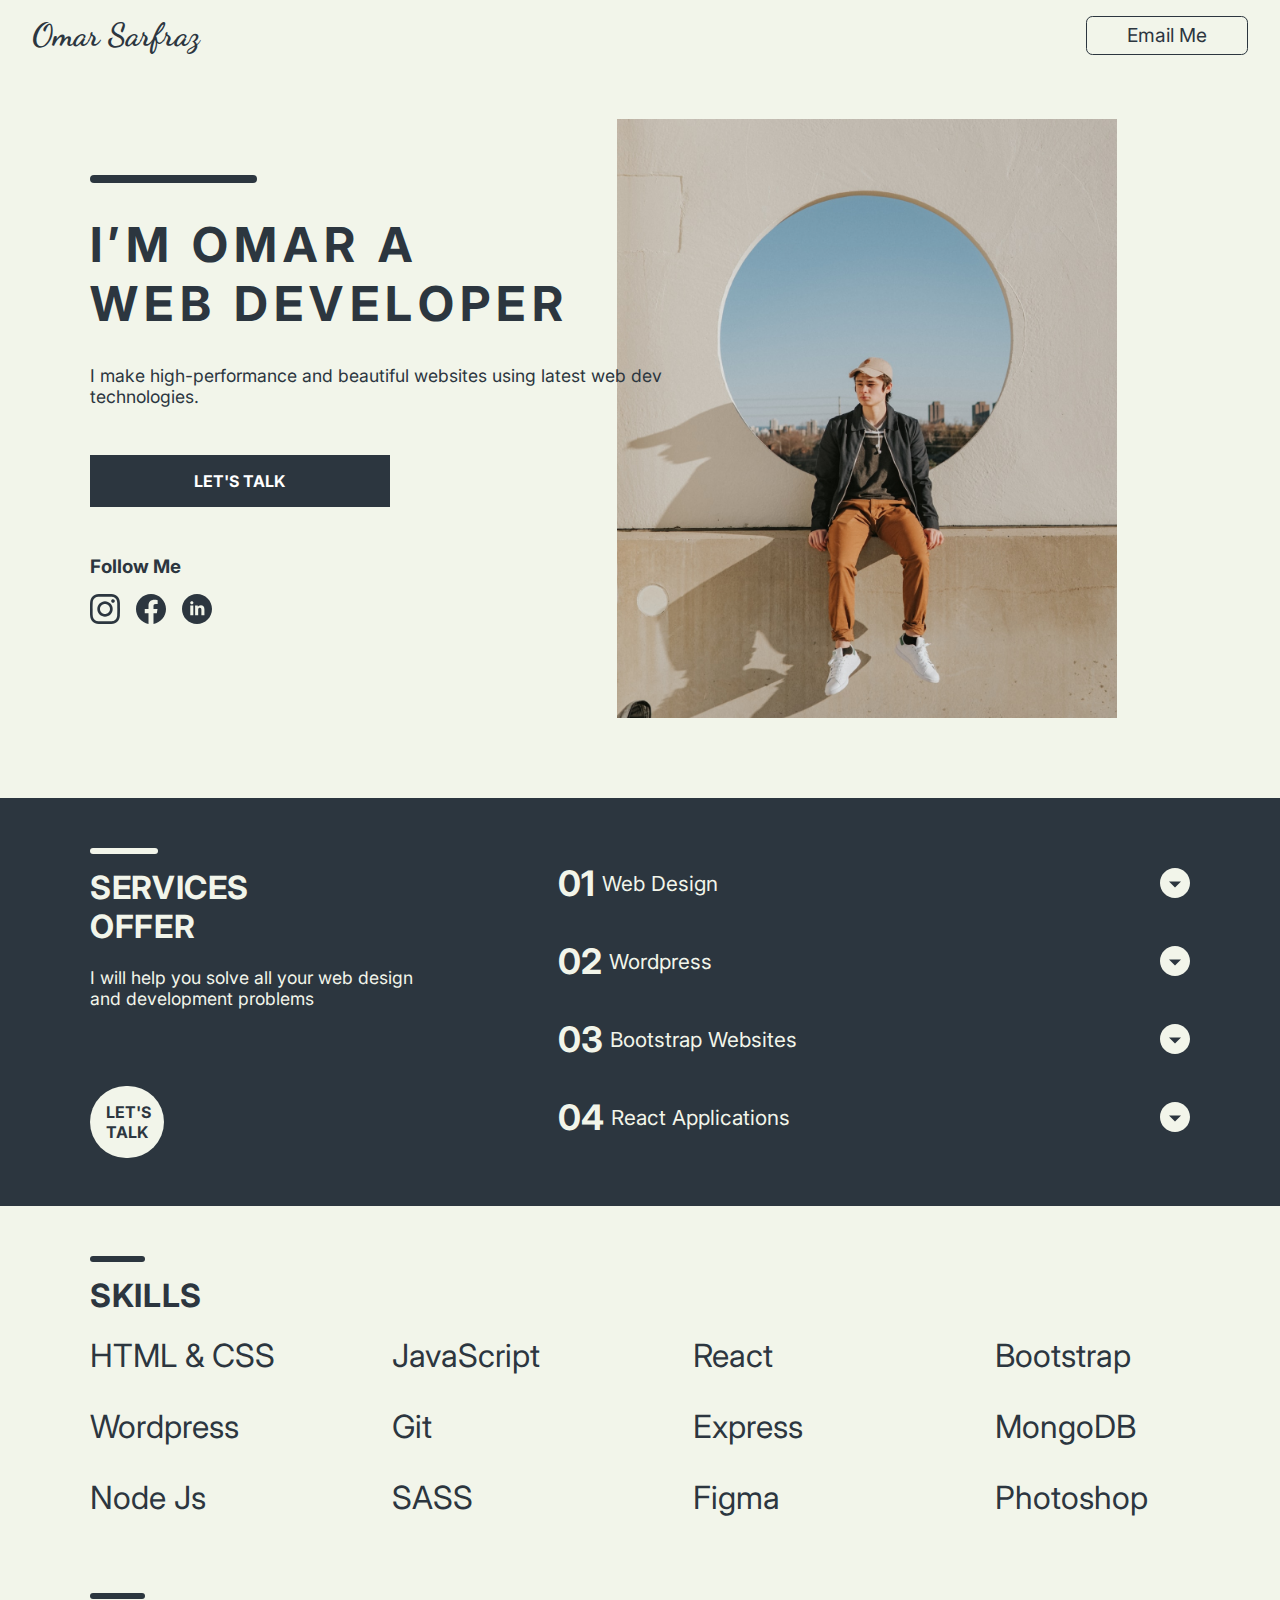
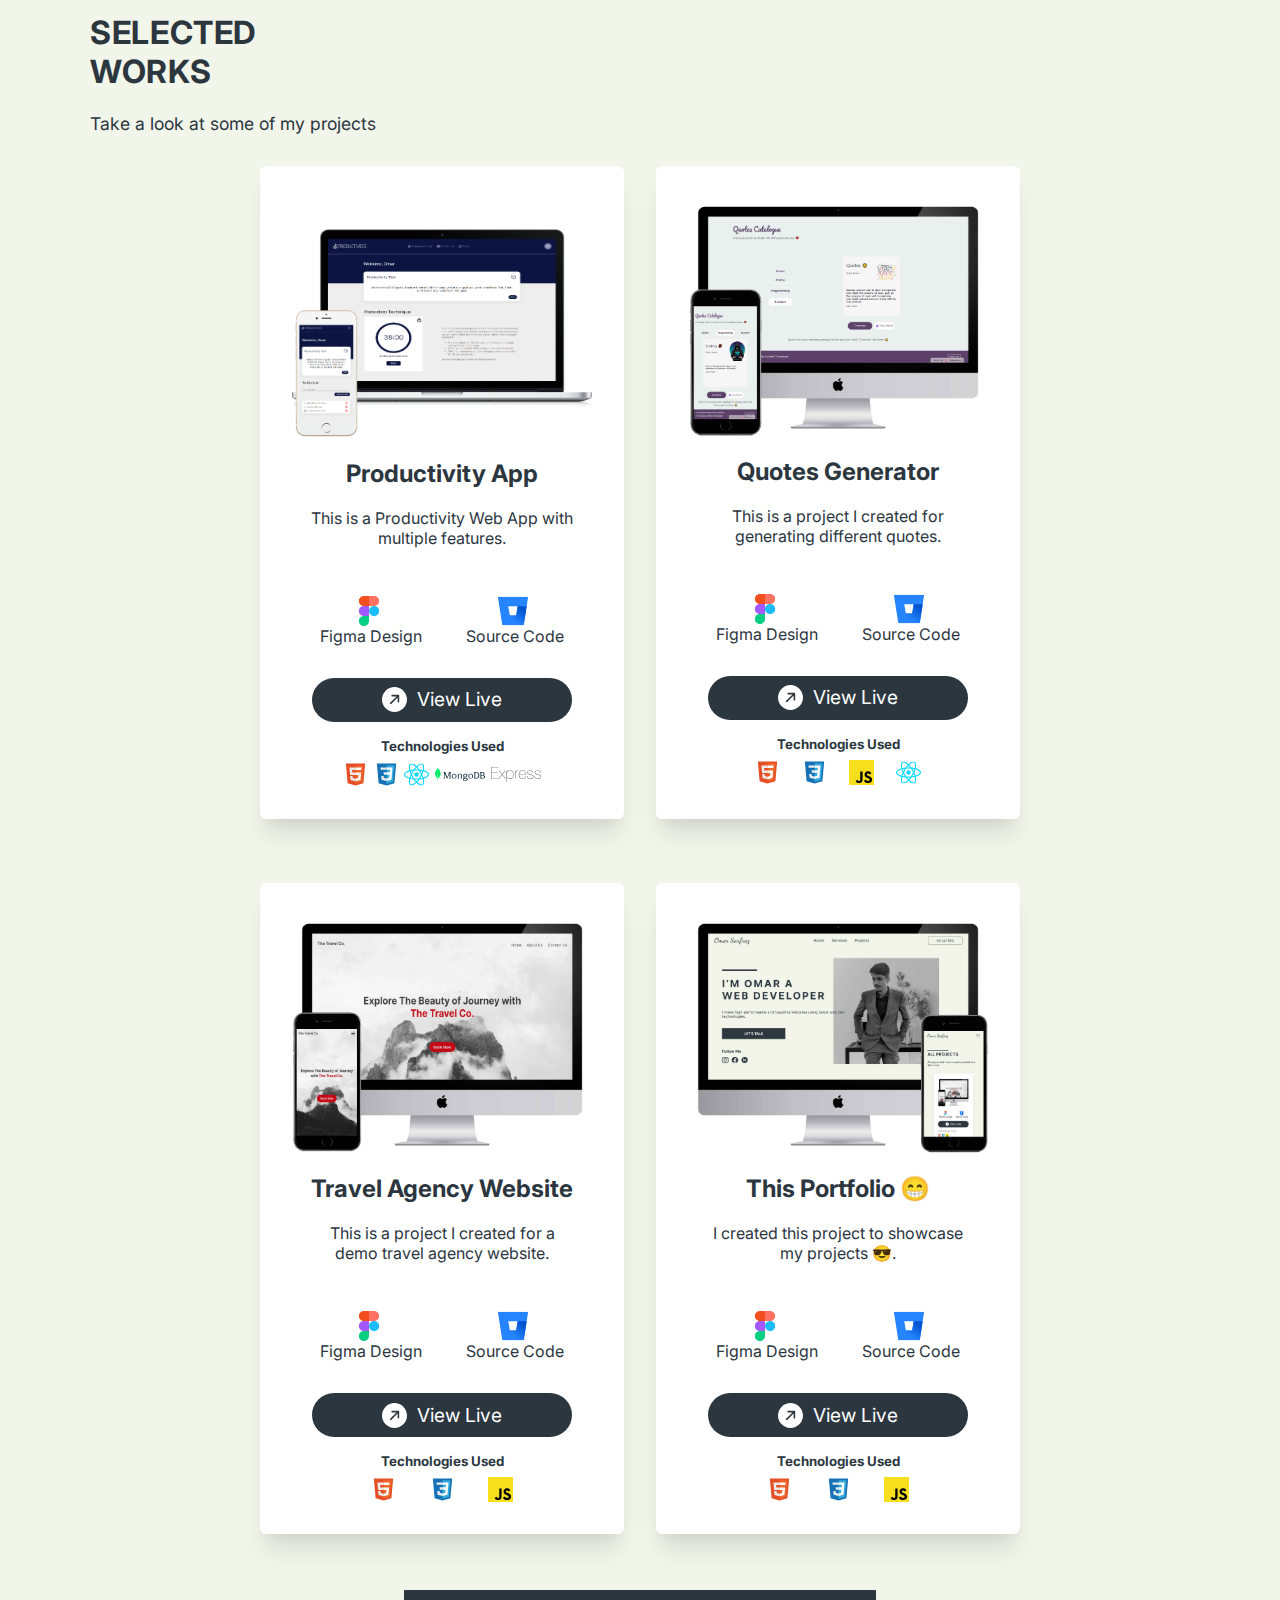
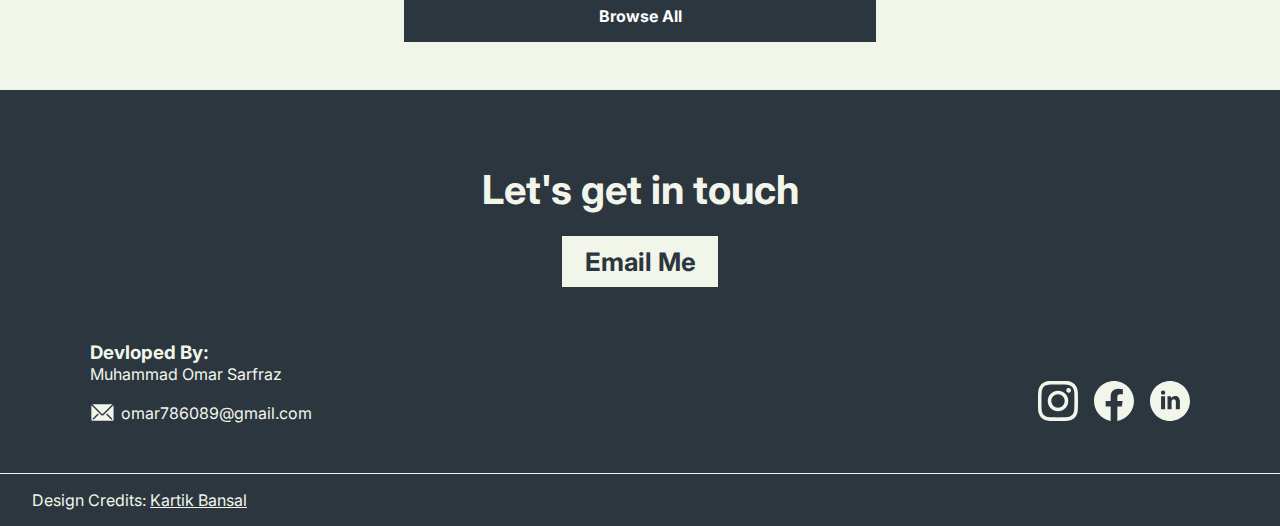
==== index.html @ dbd636fa "Preloaded Main Picture" ====
<!DOCTYPE html>
<html lang="en">

<head>
    <meta charset="UTF-8">
    <meta http-equiv="X-UA-Compatible" content="IE=edge">
    <meta name="viewport" content="width=device-width, initial-scale=1.0">
    <link rel="preconnect" href="https://fonts.googleapis.com">
    <link rel="preconnect" href="https://fonts.gstatic.com" crossorigin>
    <link
        href="https://fonts.googleapis.com/css2?family=Dancing+Script:wght@700&family=Inter:wght@400;500;700&display=swap"
        rel="stylesheet">
    <link rel="preload" as="image" href="assets/Hero-Pic.png">
    <link rel="stylesheet" href="styles.css">
    <script defer src="index.js"></script>
    <title>Omar Sarfraz</title>
</head>

<body>
    <!-- <div class="overlay" id="over">
        <h1>Please Wait . . .</h1>
    </div> -->
    <header>
        <div class="logo">
            <a href="#">Omar Sarfraz</a>
        </div>
        <img id="menu" src="assets/Vector-hamburger.svg" alt="Menu">
        <nav id="nav" class="nav-d-none">
            <img id="cross" src="assets/Cross-Icon.svg" alt="Close">
            <ul>
                <li> <a class="nav-link" href="#">Home</a> </li>
                <li> <a class="nav-link" href="#services">Services</a> </li>
                <li> <a class="nav-link" href="#projects">Projects</a> </li>
            </ul>
            <div class="email-button-nav">
                <a href="mailto:omar786089@gmail.com">Email Me</a>
            </div>
        </nav>
    </header>
    <section class="hero">
        <div class="container">
            <div class="left">
                <div>
                    <h1 class="hero-heading">I’M OMAR A <br> WEB DEVELOPER</h1>
                    <p class="hero-subheading">I make high-performance and beautiful websites using latest web dev
                        technologies.</p>
                </div>
                <div class="hero-btn-social">
                    <div class="black-btn">
                        <a href="mailto:omar786089@gmail.com">LET'S TALK</a>
                    </div>
                    <div class="hero-social">
                        <h3>Follow Me</h3>
                        <div>
                            <a href="https://www.instagram.com/omar_sarfraz_/" target="_blank"
                                rel="noopener noreferrer">
                                <img src="assets/instagram.svg" alt="Instagram">
                            </a>
                            <a href="https://www.facebook.com/people/Omar-Sarfraz/100008630261706/" target="_blank"
                                rel="noopener noreferrer">
                                <img src="assets/facebook.svg" alt="Facebook">
                            </a>
                            <a href="www.linkedin.com/in/m-omar-sarfraz" target="_blank" rel="noopener noreferrer">
                                <img src="assets/linkedin.svg" alt="Linkedin">
                            </a>
                        </div>
                    </div>
                </div>
            </div>
            <div class="hero-pic-main">
                <img class="hero-pic" src="assets/Hero-Pic.png" alt="My Picture">
            </div>
        </div>
    </section>
    <section class="services" id="services">
        <div class="container">
            <div class="service-left">
                <div>
                    <h1 class="services-heading">SERVICES<br>OFFER</h1>
                    <p class="services-subheading">I will help you solve all your web design and development problems
                    </p>
                </div>
                <div class="circular-btn">
                    <a href="mailto:omar786089@gmail.com">LET'S <br> TALK</a>
                </div>
            </div>
            <div class="service-right">
                <div class="service">
                    <div class="service-inner">
                        <h1>01</h1>
                        <p>Web Design</p>
                    </div>
                    <img id="dropdown1" src="assets/dropdown.svg" alt="Dropdown Icon">
                </div>
                <p class="service-details paragraph-hidden" data-open="false" id="p1">I design beautiful responsive
                    websites by keeping in mind the crucial aspects of UI and UX design. Figma is the tool I use to
                    design Websites. Reach out to us for any project.</p>
                <div class="service">
                    <div class="service-inner">
                        <h1>02</h1>
                        <p>Wordpress</p>
                    </div>
                    <img id="dropdown2" src="assets/dropdown.svg" alt="Dropdown Icon">
                </div>
                <p class="service-details paragraph-hidden" data-open="false" id="p2">I also excel at Wordpress
                    development. I can design beautiful, customized, and responsive Wordpress websites using Elementor.
                    Reach out to us for any project.</p>
                <div class="service">
                    <div class="service-inner">
                        <h1>03</h1>
                        <p>Bootstrap Websites</p>
                    </div>
                    <img id="dropdown3" src="assets/dropdown.svg" alt="Dropdown Icon">
                </div>
                <p class="service-details paragraph-hidden" data-open="false" id="p3">I am proficient in CSS framework
                    Bootstrap. I can efficiently create responsive bootstrap5 websites. Reach out to us for any project.
                </p>
                <div class="service">
                    <div class="service-inner">
                        <h1>04</h1>
                        <p>React Applications</p>
                    </div>
                    <img id="dropdown4" src="assets/dropdown.svg" alt="Dropdown Icon">
                </div>
                <p class="service-details paragraph-hidden" data-open="false" id="p4">I am proficient in React. I have
                    created various React Projects which can be found in projects section. Reach out to us for any
                    projects related to React.</p>
            </div>
        </div>
    </section>
    <section class="projects">
        <div class="container">
            <div>
                <h1 class="services-heading">SKILLS</h1>
                <div class="list">
                    <p>HTML & CSS</p>
                    <p>JavaScript</p>
                    <p>React</p>
                    <p>Bootstrap</p>
                    <p>Wordpress</p>
                    <p>Git</p>
                    <p>Express</p>
                    <p>MongoDB</p>
                    <p>Node Js</p>
                    <p>SASS</p>
                    <p>Figma</p>
                    <p>Photoshop</p>
                </div>
            </div>
            <div id="projects">
                <h1 class="services-heading">SELECTED<br>WORKS</h1>
                <p class="services-subheading">Take a look at some of my projects</p>
            </div>
            <div class="card-outer">

                <div class="card">
                    <img class="card-pic" loading="lazy" src="assets/productiveco.png" alt="Project Pic">
                    <h2 class="card-heading">Productivity App</h2>
                    <p class="card-subheading">This is a Productivity Web App with multiple features.</p>
                    <div class="card-icons">
                        <a href="https://www.figma.com/file/W5tVoObpMfUqmVmpTYStky/Productivity-App" target="_blank"
                            rel="noopener noreferrer">
                            <div>
                                <img class="img1" src="assets/logos_figma.svg" alt="Figma Icon">
                                <p>Figma Design</p>
                            </div>
                        </a>
                        <a href="https://github.com/omar-sarfraz/Productivity-App-Frontend" target="_blank"
                            rel="noopener noreferrer">
                            <div>
                                <img class="img2" src="assets/logos_bitbucket.svg" alt="BitBucket Icon">
                                <p>Source Code</p>
                            </div>
                        </a>
                    </div>
                    <a class="card-live-btn" href="http://productiveco.surge.sh/" target="_blank"
                        rel="noopener noreferrer"> <img src="assets/live-icon.svg" alt=""> View Live</a>
                    <h5>Technologies Used</h5>
                    <div class="tech-used">
                        <img src="assets/vscode-icons_file-type-html.svg" alt="HTML">
                        <img src="assets/vscode-icons_file-type-css.svg" alt="CSS">
                        <img src="assets/logos_react.svg" alt="React">
                        <img src="assets/mongodb.svg" alt="MongoDB" class="long-icon">
                        <img src="assets/express.svg" alt="Express Js" class="long-icon">
                    </div>
                </div>

                <div class="card">
                    <img class="card-pic" loading="lazy" src="assets/quotegenerator.png" alt="Project Pic">
                    <h2 class="card-heading">Quotes Generator</h2>
                    <p class="card-subheading">This is a project I created for generating different quotes.</p>
                    <div class="card-icons">
                        <a href="https://www.figma.com/file/efzPJVreYxTq31LFjkBIi7/Quote-Generator?node-id=0%3A1"
                            target="_blank" rel="noopener noreferrer">
                            <div>
                                <img class="img1" src="assets/logos_figma.svg" alt="Figma Icon">
                                <p>Figma Design</p>
                            </div>
                        </a>
                        <a href="https://bitbucket.org/omarsarfraz/quote-generator/src/master/" target="_blank"
                            rel="noopener noreferrer">
                            <div>
                                <img class="img2" src="assets/logos_bitbucket.svg" alt="BitBucket Icon">
                                <p>Source Code</p>
                            </div>
                        </a>
                    </div>
                    <a class="card-live-btn" href="https://quotesgeneratorbyomar.000webhostapp.com/" target="_blank"
                        rel="noopener noreferrer"> <img src="assets/live-icon.svg" alt=""> View Live</a>
                    <h5>Technologies Used</h5>
                    <div class="tech-used">
                        <img src="assets/vscode-icons_file-type-html.svg" alt="HTML">
                        <img src="assets/vscode-icons_file-type-css.svg" alt="CSS">
                        <img src="assets/logos_javascript.svg" alt="JavaScript">
                        <img src="assets/logos_react.svg" alt="React">
                    </div>
                </div>

                <div class="card">
                    <img class="card-pic" loading="lazy" src="assets/thetravelco.png" alt="Project Pic">
                    <h2 class="card-heading">Travel Agency Website</h2>
                    <p class="card-subheading">This is a project I created for a demo travel agency website.</p>
                    <div class="card-icons">
                        <a href="https://www.figma.com/file/0WrxqHz32QwrpqXl2c9Cfi/Business-Website?node-id=2%3A2"
                            target="_blank" rel="noopener noreferrer">
                            <div>
                                <img class="img1" src="assets/logos_figma.svg" alt="Figma Icon">
                                <p>Figma Design</p>
                            </div>
                        </a>
                        <a href="https://bitbucket.org/omarsarfraz/businesswebsite/src/master/" target="_blank"
                            rel="noopener noreferrer">
                            <div>
                                <img class="img2" src="assets/logos_bitbucket.svg" alt="BitBucket Icon">
                                <p>Source Code</p>
                            </div>
                        </a>
                    </div>
                    <a class="card-live-btn" href="http://thetravelco.surge.sh/" target="_blank"
                        rel="noopener noreferrer"> <img src="assets/live-icon.svg" alt=""> View Live</a>
                    <h5>Technologies Used</h5>
                    <div class="tech-used">
                        <img src="assets/vscode-icons_file-type-html.svg" alt="HTML">
                        <img src="assets/vscode-icons_file-type-css.svg" alt="CSS">
                        <img src="assets/logos_javascript.svg" alt="JavaScript">
                    </div>
                </div>

                <div class="card">
                    <img class="card-pic" loading="lazy" src="assets/portfolio.png" alt="Project Pic">
                    <h2 class="card-heading">This Portfolio 😁</h2>
                    <p class="card-subheading">I created this project to showcase my projects 😎.</p>
                    <div class="card-icons">
                        <a href="https://www.figma.com/file/m3MN09W9MPvIzp07MQmGwi/Portfolio-Website?node-id=5%3A2"
                            target="_blank" rel="noopener noreferrer">
                            <div>
                                <img class="img1" src="assets/logos_figma.svg" alt="Figma Icon">
                                <p>Figma Design</p>
                            </div>
                        </a>
                        <a href="https://bitbucket.org/omarsarfraz/htmlportfolio/src" target="_blank"
                            rel="noopener noreferrer">
                            <div>
                                <img class="img2" src="assets/logos_bitbucket.svg" alt="BitBucket Icon">
                                <p>Source Code</p>
                            </div>
                        </a>
                    </div>
                    <a class="card-live-btn" href="#nav"> <img src="assets/live-icon.svg" alt=""> View Live</a>
                    <h5>Technologies Used</h5>
                    <div class="tech-used">
                        <img src="assets/vscode-icons_file-type-html.svg" alt="HTML">
                        <img src="assets/vscode-icons_file-type-css.svg" alt="CSS">
                        <img src="assets/logos_javascript.svg" alt="JavaScript">
                    </div>
                </div>
            </div>
            <div class="projects-btn">
                <div class="black-btn">
                    <a href="projects.html">Browse All</a>
                </div>
            </div>
        </div>
    </section>
    <section class="footer">
        <div class="container">
            <div class="footer-heading">
                <h1>Let's get in touch</h1>
                <a href="mailto:omar786089@gmail.com">Email Me</a>
            </div>
            <div class="footer-bottom">
                <div class="develop-credits">
                    <h3>Devloped By:</h3>
                    <p>Muhammad Omar Sarfraz</p>
                    <div class="email">
                        <img src="assets/clarity_email-solid.svg" alt="Email">
                        <p>omar786089@gmail.com</p>
                    </div>
                </div>
                <div class="footer-social">
                    <a href="https://www.instagram.com/omar_sarfraz_/" target="_blank" rel="noopener noreferrer">
                        <svg width="40" height="40" viewBox="0 0 30 30" fill="none" xmlns="http://www.w3.org/2000/svg">
                            <path
                                d="M15 0C10.9223 0 10.4141 0.01969 8.81829 0.0871984C7.2159 0.165958 6.13202 0.414427 5.17565 0.785723C4.17471 1.1636 3.26822 1.75523 2.51938 2.51938C1.7531 3.26647 1.16114 4.17346 0.785723 5.17565C0.414427 6.13202 0.165958 7.2159 0.0871984 8.81829C0.0150019 10.4151 0 10.9223 0 15C0 19.0777 0.01969 19.5859 0.0871984 21.1817C0.165958 22.7794 0.414427 23.868 0.785723 24.8244C1.1636 25.8253 1.75523 26.7318 2.51938 27.4806C3.26647 28.2469 4.17346 28.8389 5.17565 29.2143C6.13202 29.5809 7.22059 29.834 8.81829 29.9128C10.4151 29.985 10.9223 30 15 30C19.0777 30 19.5859 29.9803 21.1817 29.9128C22.7794 29.834 23.868 29.5799 24.8244 29.2143C25.8253 28.8364 26.7318 28.2448 27.4806 27.4806C28.2479 26.7343 28.84 25.8271 29.2143 24.8244C29.5809 23.868 29.834 22.7794 29.9128 21.1817C29.985 19.5849 30 19.0777 30 15C30 10.9223 29.9803 10.4141 29.9128 8.81829C29.834 7.22059 29.5799 6.12639 29.2143 5.17565C28.8364 4.17471 28.2448 3.26822 27.4806 2.51938C26.7343 1.75212 25.8271 1.16 24.8244 0.785723C23.868 0.414427 22.7794 0.165958 21.1817 0.0871984C19.5849 0.0150019 19.0777 0 15 0ZM15 2.70034C19.0046 2.70034 19.4827 2.72003 21.0654 2.78754C22.5253 2.85598 23.3204 3.09976 23.8483 3.30604C24.5009 3.54693 25.0916 3.93035 25.5773 4.42837C26.0744 4.91201 26.4564 5.50133 26.6949 6.15264C26.9012 6.68052 27.145 7.47562 27.2134 8.93549C27.2809 10.5182 27.3006 10.9973 27.3006 15.0009C27.3006 19.0046 27.2809 19.4837 27.2078 21.0664C27.129 22.5263 26.8852 23.3214 26.6799 23.8492C26.3958 24.5534 26.0789 25.0456 25.5557 25.5782C25.0684 26.0731 24.4781 26.4547 23.8267 26.6958C23.3054 26.9021 22.4991 27.1459 21.0336 27.2143C19.4424 27.2818 18.9736 27.3015 14.9587 27.3015C10.9439 27.3015 10.476 27.2818 8.88299 27.2087C7.42312 27.13 6.6177 26.8862 6.08982 26.6808C5.37724 26.3967 4.88874 26.0798 4.36555 25.5566C3.83767 25.0288 3.502 24.5262 3.24322 23.8277C3.03319 23.3064 2.79316 22.5 2.71534 21.0345C2.6619 19.4621 2.63658 18.9746 2.63658 14.9784C2.63658 10.9842 2.6619 10.4957 2.71534 8.90361C2.79316 7.43812 3.03319 6.63364 3.24322 6.11045C3.502 5.39692 3.83861 4.90936 4.36555 4.38148C4.8878 3.85923 5.37724 3.52169 6.08982 3.25728C6.6177 3.05194 7.40343 2.80816 8.86892 2.73503C10.4601 2.67783 10.9289 2.65721 14.9381 2.65721L15 2.70034ZM15 7.30123C13.9886 7.30086 12.9871 7.49979 12.0527 7.88665C11.1182 8.27351 10.2691 8.84072 9.554 9.55587C8.83885 10.271 8.27164 11.1201 7.88477 12.0545C7.49791 12.989 7.29898 13.9905 7.29935 15.0019C7.29898 16.0132 7.49791 17.0148 7.88477 17.9492C8.27164 18.8837 8.83885 19.7327 9.554 20.4479C10.2691 21.163 11.1182 21.7302 12.0527 22.1171C12.9871 22.504 13.9886 22.7029 15 22.7025C16.0114 22.7029 17.0129 22.504 17.9473 22.1171C18.8818 21.7302 19.7309 21.163 20.446 20.4479C21.1612 19.7327 21.7284 18.8837 22.1152 17.9492C22.5021 17.0148 22.701 16.0132 22.7006 15.0019C22.701 13.9905 22.5021 12.989 22.1152 12.0545C21.7284 11.1201 21.1612 10.271 20.446 9.55587C19.7309 8.84072 18.8818 8.27351 17.9473 7.88665C17.0129 7.49979 16.0114 7.30086 15 7.30123ZM15 20.0022C12.2359 20.0022 9.99969 17.766 9.99969 15.0019C9.99969 12.2378 12.2359 10.0016 15 10.0016C17.7641 10.0016 20.0003 12.2378 20.0003 15.0019C20.0003 17.766 17.7641 20.0022 15 20.0022ZM24.8112 6.99369C24.8107 7.47156 24.6205 7.92968 24.2825 8.26742C23.9444 8.60514 23.4861 8.79485 23.0082 8.79485C22.7719 8.79485 22.5379 8.74831 22.3196 8.65789C22.1013 8.56746 21.903 8.43493 21.7359 8.26785C21.5688 8.10077 21.4363 7.90242 21.3459 7.68412C21.2554 7.46582 21.2089 7.23185 21.2089 6.99556C21.2089 6.75928 21.2554 6.5253 21.3459 6.307C21.4363 6.08871 21.5688 5.89035 21.7359 5.72327C21.903 5.55619 22.1013 5.42366 22.3196 5.33324C22.5379 5.24281 22.7719 5.19627 23.0082 5.19627C23.9993 5.19627 24.8112 6.00263 24.8112 6.99369Z"
                                fill="#F2F5EA" />
                        </svg>
                    </a>
                    <a href="https://www.facebook.com/people/Omar-Sarfraz/100008630261706/" target="_blank"
                        rel="noopener noreferrer">
                        <svg width="40" height="40" viewBox="0 0 30 30" fill="none" xmlns="http://www.w3.org/2000/svg">
                            <path fill-rule="evenodd" clip-rule="evenodd"
                                d="M0 15.0838C0 22.5413 5.41625 28.7425 12.5 30V19.1663H8.75V15H12.5V11.6663C12.5 7.91625 14.9163 5.83375 18.3337 5.83375C19.4163 5.83375 20.5837 6 21.6663 6.16625V10H19.75C17.9163 10 17.5 10.9163 17.5 12.0837V15H21.5L20.8337 19.1663H17.5V30C24.5837 28.7425 30 22.5425 30 15.0838C30 6.7875 23.25 0 15 0C6.75 0 0 6.7875 0 15.0838Z"
                                fill="#F2F5EA" />
                        </svg>
                    </a>
                    <a href="www.linkedin.com/in/m-omar-sarfraz" target="_blank" rel="noopener noreferrer">
                        <svg width="40" height="40" viewBox="0 0 30 30" fill="none" xmlns="http://www.w3.org/2000/svg">
                            <path
                                d="M15 0C6.71562 0 0 6.71562 0 15C0 23.2844 6.71562 30 15 30C23.2844 30 30 23.2844 30 15C30 6.71562 23.2844 0 15 0ZM11.3281 21.2172H8.29062V11.4422H11.3281V21.2172ZM9.79062 10.2422C8.83125 10.2422 8.21094 9.5625 8.21094 8.72187C8.21094 7.86406 8.85 7.20469 9.82969 7.20469C10.8094 7.20469 11.4094 7.86406 11.4281 8.72187C11.4281 9.5625 10.8094 10.2422 9.79062 10.2422ZM22.4219 21.2172H19.3844V15.8C19.3844 14.5391 18.9437 13.6828 17.8453 13.6828C17.0063 13.6828 16.5078 14.2625 16.2875 14.8203C16.2062 15.0188 16.1859 15.3 16.1859 15.5797V21.2156H13.1469V14.5594C13.1469 13.3391 13.1078 12.3187 13.0672 11.4406H15.7062L15.8453 12.7984H15.9062C16.3062 12.1609 17.2859 11.2203 18.925 11.2203C20.9234 11.2203 22.4219 12.5594 22.4219 15.4375V21.2172Z"
                                fill="#F2F5EA" />
                        </svg>
                    </a>
                </div>
            </div>
        </div>
    </section>
    <div class="design-credits">
        <p>Design Credits: <a href="https://www.figma.com/@kartikb" target="_blank" rel="noopener noreferrer">Kartik
                Bansal</a></p>
    </div>
</body>

</html>
---- styles.css ----
:root {
    --black: #2C363F;
    --primary-color: #F2F5EA;
}

body {
    margin: 0;
    padding: 0;
    font-family: 'Inter', sans-serif;
    box-sizing: border-box;
    color: var(--black);
    background-color: var(--primary-color);
}

/* .overlay{
    position: absolute;
    z-index: 20;
    height: 100vh;
    width: 100vw;
    background-color: var(--primary-color);
    color: var(--black);
    font-family: 'Dancing Script';
    display: flex;
    justify-content: center;
    align-items: center;
}

.overlay-hidden{
    display: none !important;
} */

.container {
    max-width: 650px;
}

section {
    padding: 3rem 2rem;
    display: flex;
    justify-content: center;
}

header {
    padding: 1rem 2rem;
    display: flex;
    justify-content: space-between;
}

.logo {
    display: inline;
}

.logo a {
    text-decoration: none;
    color: var(--black);
    font-size: 2rem;
    font-weight: bold;
    font-family: 'Dancing Script';
    position: relative;
}

.logo a::after {
    content: '';
    width: 0;
    height: 3px;
    position: absolute;
    bottom: -5px;
    border-radius: 5rem;
    left: 0;
    background-color: var(--black);
    transition: width 0.5s ease;
}

.logo a:hover::after {
    width: 100%;
}

#cross {
    position: absolute;
    right: 1rem;
    top: 1rem;
    cursor: pointer;
}

#menu {
    cursor: pointer;
}

nav {
    background-color: var(--black);
    padding: 6rem 3rem;
    position: absolute;
    right: 0;
    top: 0;
    height: 100vh;
    width: 44%;
    animation: left-to-right 0.8s forwards;
    z-index: 10;
}

.nav-d-none {
    display: none;
}

nav ul {
    padding: 0;
    margin-bottom: 4rem;
}

nav li {
    list-style: none;
    margin-top: 0.8rem;
    opacity: 0;
}

nav li:nth-child(1) {
    animation: li 2s forwards;
}

nav li:nth-child(2) {
    animation: li 2s forwards;
    animation-delay: 0.5s;
}

nav li:nth-child(3) {
    animation: li 2s forwards;
    animation-delay: 1s;
}

nav li a {
    position: relative;
}

nav li a::after {
    content: '';
    width: 0;
    height: 3px;
    position: absolute;
    bottom: -5px;
    border-radius: 5rem;
    left: 0;
    background-color: var(--primary-color);
    transition: width 0.5s ease;
}

nav li a:hover::after {
    width: 100%;
}

.nav-link {
    text-decoration: none;
    font-size: 1.2rem;
    font-weight: 500;
    color: white;
}

.email-button-nav {
    width: 100%;
    border: 2px solid white;
    padding: 0.4rem 0;
    border-radius: 0.4rem;
    display: flex;
    justify-content: center;
}

.email-button-nav a {
    text-decoration: none;
    color: white;
    font-size: 1.2rem;
}

.email-button-nav:hover {
    border-radius: 4rem;
    transform: scale(1.1);
    transition: all 0.3s ease;
    box-shadow: rgba(0, 0, 0, 0.1) 0px 20px 25px -5px, rgba(0, 0, 0, 0.04) 0px 10px 10px -5px;
}

.left {
    animation: left-to-right 1s forwards;
}

.hero-heading {
    font-size: 1.6rem;
    letter-spacing: 0.15rem;
    position: relative;
}

.hero-heading::before {
    content: '';
    width: 25%;
    height: 4px;
    position: absolute;
    border-radius: 5rem;
    top: -20px;
    left: 0;
    background-color: var(--black);
}

.hero-subheading {
    font-size: 1.1rem;
    width: 90%;
}

.hero-btn-social {
    margin-top: 3rem;
    display: flex;
    justify-content: center;
    flex-wrap: wrap;
}

.black-btn {
    display: flex;
    justify-content: center;
    background-color: var(--black);
    padding: 1rem 1rem;
    width: 60%;
}

.black-btn:hover {
    border-radius: 4rem;
    transform: scale(1.1);
    transition: all 0.3s ease;
    box-shadow: rgba(0, 0, 0, 0.1) 0px 20px 25px -5px, rgba(0, 0, 0, 0.04) 0px 10px 10px -5px;
}

.black-btn a {
    text-decoration: none;
    color: white;
    font-weight: bold;
    text-align: center;
    width: 100%;
}

.hero-social {
    padding-top: 2rem;
    margin-top: 1rem;
    display: flex;
    justify-content: center;
    align-items: center;
    gap: 1rem;
    flex-wrap: wrap;
    width: 60%;
}

.hero-social h3 {
    text-align: center;
    margin: 0;
    width: 100%;
}

.hero-social div {
    display: flex;
    justify-content: center;
    gap: 1rem;
    width: 100%;
}

.hero-social a:hover {
    transform: scale(1.1);
    transition: all 0.3s ease;
}

.hero-pic-main {
    display: flex;
    justify-content: center;
    z-index: -1;
    animation: left-to-right 2s forwards;
}

.hero-pic {
    width: 100vw;
    margin: 2rem -2rem 0 -2rem;
    max-width: 500px;
}

.hero {
    padding-bottom: 0;
}

.services {
    background-color: var(--black);
    color: var(--primary-color);
}

.services-heading {
    font-size: 2rem;
    letter-spacing: 0.02em;
    position: relative;
}

.services-heading::before {
    content: '';
    width: 15%;
    height: 4px;
    position: absolute;
    border-radius: 5rem;
    top: -10px;
    left: 0;
    background-color: var(--black);
}

.service-left .services-heading::before {
    background-color: var(--primary-color);
}

.services-subheading {
    font-size: 1.1rem;
}

.service {
    display: flex;
    justify-content: space-between;
    align-items: center;
    margin: 0 -2rem;
    padding: 2rem 2rem 1rem 2rem;
}

.service img {
    width: 30px;
    height: 30px;
    cursor: pointer;
}

.service-inner {
    display: flex;
    align-items: center;
}

.service-inner h1 {
    font-size: 1.8rem;
    display: inline;
    margin: 0;
    margin-right: 0.4rem;
}

.service-inner p {
    display: inline;
    margin: 0;
    font-size: 1.1rem;
}

.service-details {
    font-size: 1rem;
    padding: 1rem;
    border: 2px solid var(--primary-color);
    border-radius: 0.4rem;
}

.paragraph-hidden {
    overflow: hidden;
    transform: translateY(-20px);
    height: 0;
    padding: 0;
    opacity: 0;
    transition: all 1s ease;
}

.paragraph-hidden-end {
    overflow: hidden;
    height: unset;
    opacity: 1;
    transform: translateY(0);
    transition: all 1s ease;
}

.list {
    display: flex;
    flex-wrap: wrap;
    justify-content: space-between;
    gap: 2rem;
    margin-bottom: 6rem;
}

.list p {
    margin: 0;
    font-size: 2rem;
    display: inline;
    width: 195px;
    animation: list 3s infinite;
}

.list p:nth-child(1) {
    animation-delay: 1s;
}

.list p:nth-child(2) {
    animation-delay: 0.5s;
}

.list p:nth-child(3) {
    animation-delay: 1.8s;
}

.list p:nth-child(4) {
    animation-delay: 1.7s;
}

.list p:nth-child(6) {
    animation-delay: 0.3s;
}

.list p:nth-child(8) {
    animation-delay: 2s;
}

.list p:nth-child(5) {
    animation-delay: 1.2s;
}

.list p:nth-child(11) {
    animation-delay: 1.3s;
}

.list p:nth-child(12) {
    animation-delay: 0.8s;
}

.card-outer {
    display: flex;
    justify-content: center;
    flex-wrap: wrap;
    gap: 2rem;
}

.card {
    margin-top: 2rem;
    max-width: 300px;
    background-color: white;
    padding: 2rem;
    border-radius: .4rem;
    display: flex;
    align-items: center;
    flex-direction: column;
    box-shadow: rgba(0, 0, 0, 0.1) 0px 20px 25px -5px, rgba(0, 0, 0, 0.04) 0px 10px 10px -5px;
}

.card:hover {
    animation: card-hover 1s ease-in-out forwards;
}

.card-pic {
    width: 100%;
    max-width: 300px;
}

.card-heading,
.card-subheading {
    max-width: 270px;
    text-align: center;
}

.card-subheading {
    margin: 0;
    margin-bottom: 1rem;
}

.card-icons {
    width: 100%;
    display: flex;
    justify-content: space-evenly;
    gap: 1rem;
    margin: 2rem 0;
}

.card-icons img {
    width: 30px;
    height: 30px;
    margin-right: 0.2rem;
}

.card-icons div {
    display: flex;
    align-items: center;
    flex-direction: column;
}

.card-icons p {
    font-size: 1rem;
    margin-bottom: 0;
    text-align: center;
}

.card-icons a {
    text-decoration: none;
    color: #2C363F;
}

.card-icons a:hover {
    transform: scale(1.1);
    transition: all 0.3s ease;
    box-shadow: rgba(0, 0, 0, 0.1) 0px 20px 25px -5px, rgba(0, 0, 0, 0.04) 0px 10px 10px -5px;
}

.card-live-btn {
    display: flex;
    width: 80%;
    justify-content: center;
    background-color: var(--black);
    border-radius: 2rem;
    padding: 0.6rem 0.6rem;
    text-decoration: none;
    color: white;
    font-size: 1.2rem;
}

.card-live-btn:hover {
    border-radius: 0.5rem;
    transform: scale(1.05);
    transition: all 0.3s ease;
    box-shadow: rgba(0, 0, 0, 0.1) 0px 20px 25px -5px, rgba(0, 0, 0, 0.04) 0px 10px 10px -5px;
}

.card-live-btn img {
    margin-right: 0.6rem;
}

.tech-used {
    width: 70%;
    display: flex;
    flex-direction: row;
    justify-content: space-evenly;
    align-items: center;
}

.card h5 {
    margin: 1rem 0 0.5rem 0;
    color: var(--black);
}

.tech-used img {
    width: 25px;
    height: 25px;
}

.long-icon {
    width: 50px !important;
}

.projects-btn {
    width: 100%;
    display: flex;
    justify-content: center;
    margin-top: 3.5rem;
}

.footer {
    background-color: var(--black);
    color: var(--primary-color);
}

.footer-heading {
    width: 100%;
    text-align: center;
}

.footer-heading h1 {
    margin-bottom: 2rem;
}

.footer-heading a {
    background-color: var(--primary-color);
    text-decoration: none;
    color: var(--black);
    padding: 0.6rem 1rem;
    font-weight: bold;
    font-size: 1.2rem;
}

.footer-heading a:hover {
    border-radius: 4rem;
    transition: all 0.3s ease;
    box-shadow: rgba(255, 255, 255, 0.1) 0px 20px 25px -5px, rgba(255, 255, 255, 0.04) 0px 10px 10px -5px;
}

.develop-credits {
    margin-top: 3rem;
}

.develop-credits h3,
p {
    margin: 0;
}

.email {
    display: flex;
    align-items: center;
    margin: 2rem 0;
}

.email img {
    width: 25px;
    height: 25px;
    margin-right: .4rem;
}

.footer-social {
    display: flex;
    justify-content: center;
    gap: 1rem;
}

.footer-social a:hover {
    transform: scale(1.1);
    transition: all 0.3s ease;
}

.design-credits {
    border-top: 1px solid var(--primary-color);
    padding: 1rem 2rem;
    background-color: var(--black);
    color: var(--primary-color);
}

.design-credits a {
    color: var(--primary-color);
}

.footer .container {
    width: 60%;
}

.circular-btn {
    display: none;
    background-color: var(--primary-color);
    border-radius: 4rem;
    font-weight: bold;
    width: 2.6rem;
    padding: 1rem;
}

.circular-btn a {
    text-decoration: none;
    color: var(--black);
}

.circular-btn:hover {
    border-radius: 1rem;
    transform: scale(1.1);
    transition: all 0.3s ease;
    box-shadow: rgba(255, 255, 255, 0.1) 0px 20px 25px -5px, rgba(255, 255, 255, 0.04) 0px 10px 10px -5px;
}

.projects-page .card {
    max-width: 250px;
    padding-bottom: 0;
    animation: none;
    flex-grow: 0;
    align-self: center;
}

.projects-page .container {
    display: flex;
    gap: 2rem;
    flex-wrap: wrap;
    justify-content: center;
}

.projects-page .card-live-btn {
    width: 90%;
}

.projects-page p {
    font-weight: 500;
}

.projects-page .tech-used-outer {
    width: 100%;
}

.projects-page h5 {
    color: #8E9193;
    font-weight: normal;
    font-size: 1rem;
}

.projects-page .tech-used {
    justify-content: flex-start;
    gap: 0.3rem;
}

.projects-page h2 {
    font-size: 1rem;
}

.projects-page .card-icons {
    margin-bottom: 1.2rem;
}

.projects-page {
    align-items: center;
    flex-direction: column;
}

.projects-page-sec {
    display: flex;
    flex-grow: 1;
    justify-content: flex-start;
    width: 100%;
    margin-bottom: 1rem;
}

.projects-page-sec .services-heading::before {
    width: 40%;
}

.card-bottom {
    display: flex;
    justify-content: space-between;
    align-items: center;
    width: 100%;
    margin-top: 1rem;
    margin-bottom: 0.4rem;
}

.card-hidden-section {
    width: 100%;
    height: 0;
    opacity: 0;
    transform: scale(0);
}

.card-hidden-section-anim {
    animation: card-section 2s forwards;
}

.flip-vertical {
    transform: rotate(180deg);
}

.card-bottom svg {
    cursor: pointer;
}

.p-card:nth-child(1) {
    opacity: 0;
    animation: li 2s forwards;
}

.p-card:nth-child(2) {
    opacity: 0;
    animation: li 2s forwards;
    animation-delay: 0.5s;
}

.p-card:nth-child(3) {
    opacity: 0;
    animation: li 2s forwards;
    animation-delay: 1s;
}

.p-card:nth-child(4) {
    opacity: 0;
    animation: li 2s forwards;
    animation-delay: 1.5s;
}

.p-card:nth-child(5) {
    opacity: 0;
    animation: li 2s forwards;
    animation-delay: 2s;
}

@keyframes card-section {
    0% {
        opacity: 0;
        height: 0;
        transform: scaleY(0.7);
        transform-origin: top;
    }

    100% {
        opacity: 1;
        height: 100%;
        transform: scaleY(1);
    }
}

@keyframes card-hover {
    0% {
        transform: translateX(0);
    }

    100% {
        transform: translateY(-30px);
    }
}

@keyframes left {
    0% {
        transform: translateY(-100px);
        opacity: 0.5;
    }

    100% {
        opacity: 1;
        transform: translateY(0);
    }
}

@keyframes left-to-right {
    0% {
        opacity: 0;
        transform: translateX(100px);
    }

    100% {
        opacity: 1;
        transform: translateX(0);
    }
}

@keyframes li {
    0% {
        opacity: 0;
    }

    100% {
        opacity: 1;
    }
}

@keyframes list {
    0% {
        transform: translate(0, 0);
    }

    25% {
        transform: translate(7px, -5px);
    }

    50% {
        transform: translate(6px, 0);
    }

    75% {
        transform: translate(-5px, 6px);
    }

    100% {
        transform: translate(0, 0);
    }
}

@media (min-width: 786px) {

    .container {
        max-width: 900px;
    }

    .hero .container {
        display: flex;
    }

    .hero .left {
        width: 70%;
        display: inline;
    }

    .hero-pic-main {
        width: 45%;
    }

    .hero-pic {
        width: 140%;
        display: inline;
        margin: 0;
        position: relative;
        left: -25%;
        z-index: -1;
    }

    .left {
        animation: left 2s forwards;
    }

    .hero-btn-social {
        justify-content: left;
    }

    .hero-social {
        justify-content: left;
    }

    .hero-social h3 {
        text-align: left;
    }

    .hero-social div {
        justify-content: left;
    }

    .hero-heading {
        margin-top: 4rem;
        font-size: 2.5rem;
        letter-spacing: 0.4rem;
    }

    .hero-heading::before {
        height: 8px;
        top: -40px;
    }

    .services-heading::before {
        height: 6px;
        top: -20px;
        width: 5%;
    }

    .service-left .services-heading::before {
        width: 20%;
    }

    .hero {
        padding-bottom: 5rem;
    }

    .nav-d-none {
        display: inline;
    }

    #cross,
    #menu {
        display: none;
    }

    nav {
        width: 60%;
        height: 100%;
        position: relative;
        background-color: transparent;
        padding: 0;
    }

    nav li {
        display: inline;
        margin-right: 1rem;
    }

    nav ul {
        display: inline;
        margin: 0;
    }

    nav li a::after {
        background-color: var(--black);
    }

    .nav-link {
        color: var(--black);
        font-size: 1.1rem;
        font-weight: 500;
    }

    .email-button-nav {
        width: 8rem;
        display: inline;
        padding: 0.4rem 1rem;
        text-align: center;
        right: 0;
        border: 1.5px solid var(--black);
    }

    .email-button-nav,
    .email-button-nav a {
        color: var(--black);
    }

    #nav {
        display: flex;
        justify-content: space-between;
        align-items: center;
        animation: none;
    }

    .develop-credits {
        margin: 0;
    }

    .email {
        margin-bottom: 0;
        margin-top: 1rem;
    }

    .footer-bottom {
        display: flex;
        justify-content: space-between;
        align-items: flex-end;
        margin-top: 4rem;
    }

    .footer .container {
        width: 100%;
    }

    .footer-heading h1 {
        font-size: 2.5rem;
    }

    .footer-heading a {
        font-size: 1.6rem;
        padding: .6rem 1.4rem;
    }

    .projects-page-sec {
        margin-left: 5rem;
    }

    .projects-page-sec .services-heading::before {
        width: 40%;
    }
}

@media (min-width: 1024px) {

    .container {
        max-width: 1100px;
    }

    .hero-heading {
        margin-top: 6rem;
        font-size: 3rem;
        letter-spacing: 0.4rem;
    }

    .black-btn {
        width: 40%;
    }

    nav li {
        margin-right: 2rem;
    }

    .circular-btn {
        display: block;
    }

    .service {
        padding-top: 1rem;
    }

    .services .container {
        display: flex;
        gap: 8rem;
    }

    .service-left {
        width: 35%;
        display: flex;
        flex-direction: column;
        justify-content: space-between;
    }

    .service-right {
        width: 65%;
    }

    .service-inner h1 {
        font-size: 2.2rem;
    }

    .service-inner p {
        font-size: 1.3rem;
    }

}
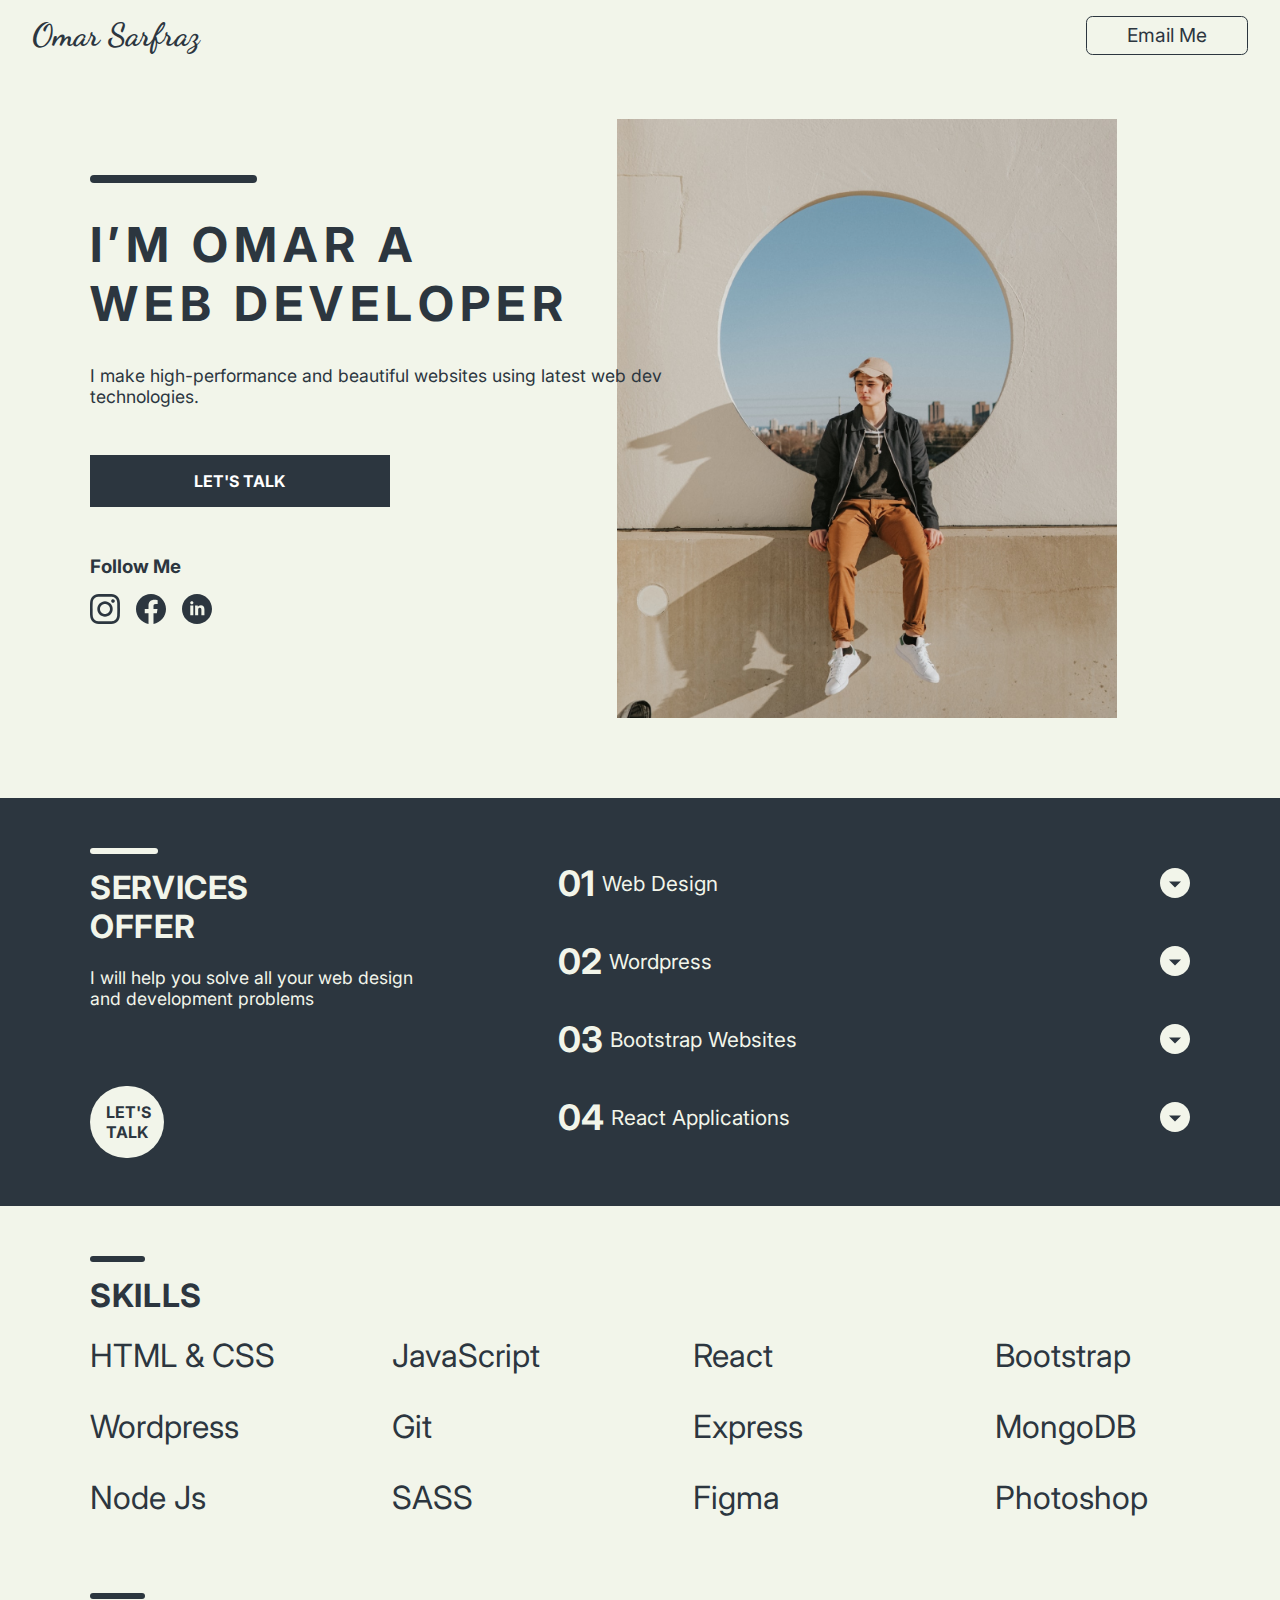
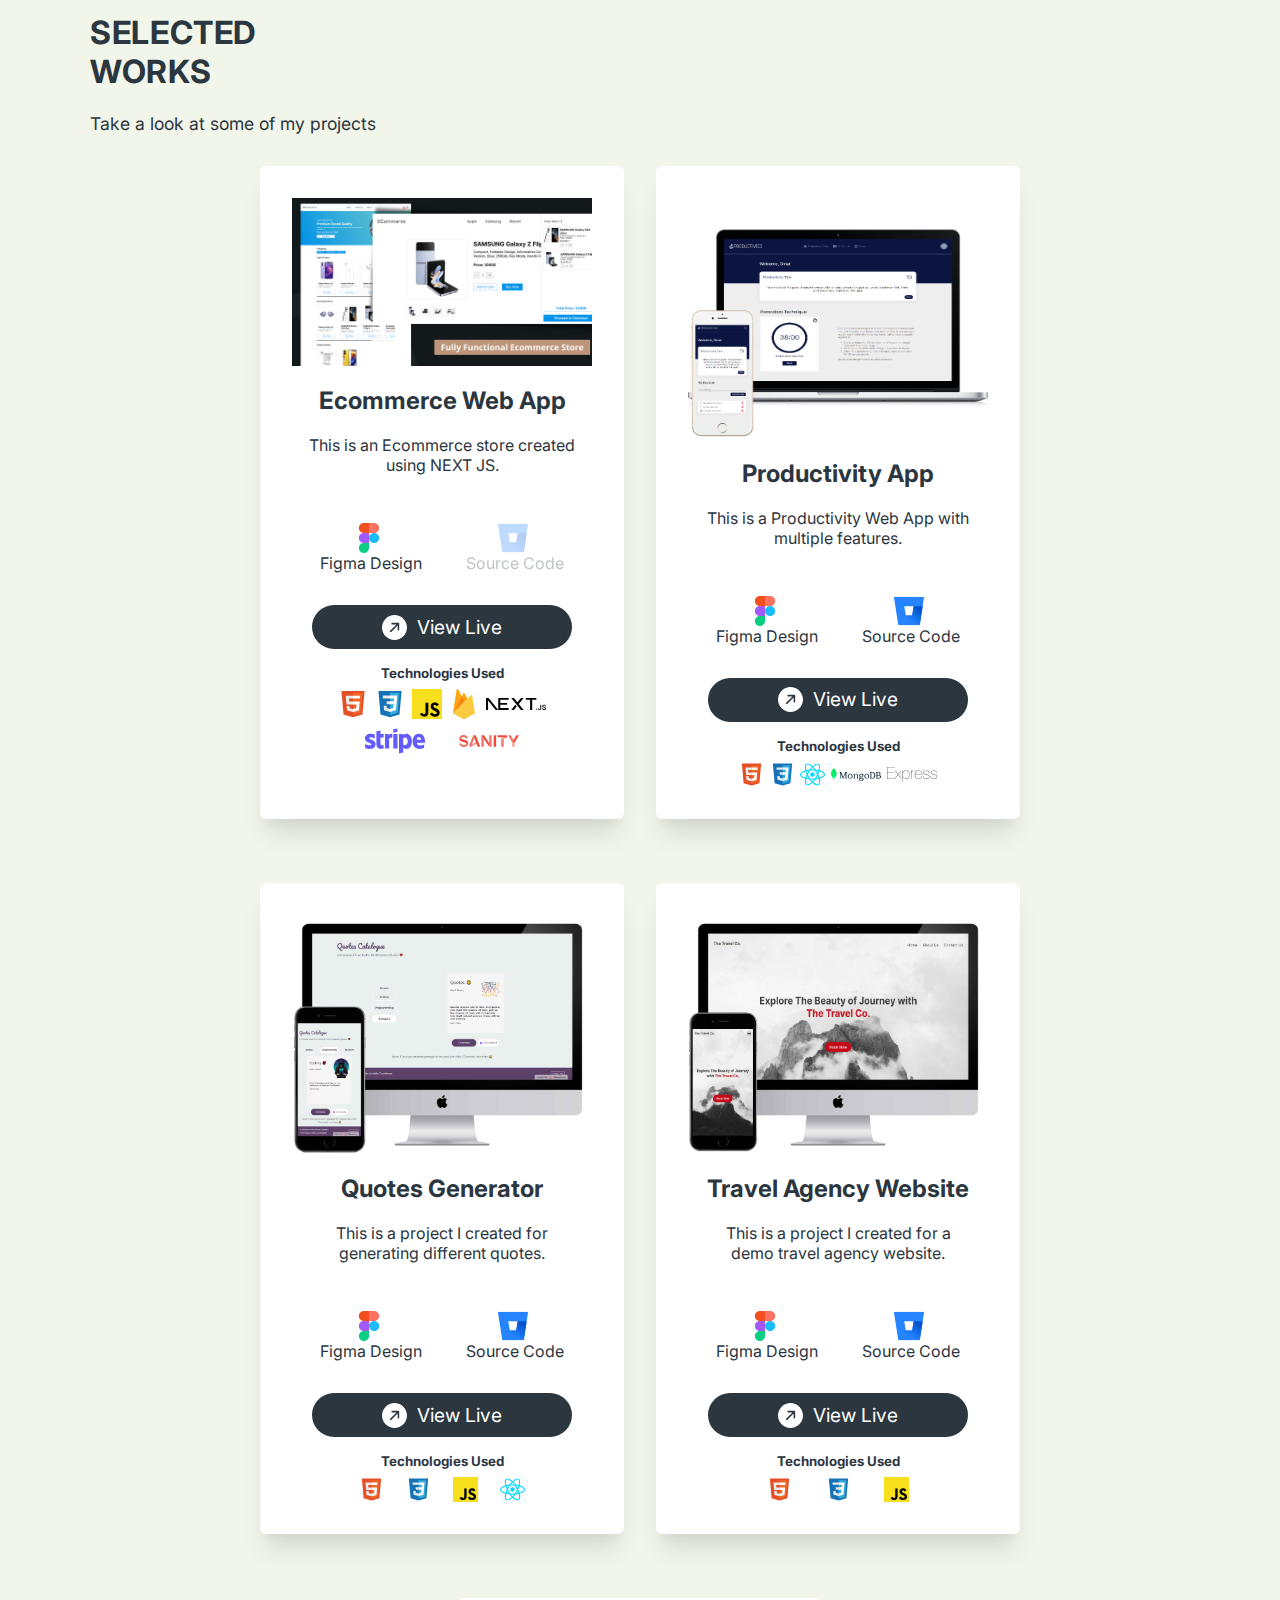
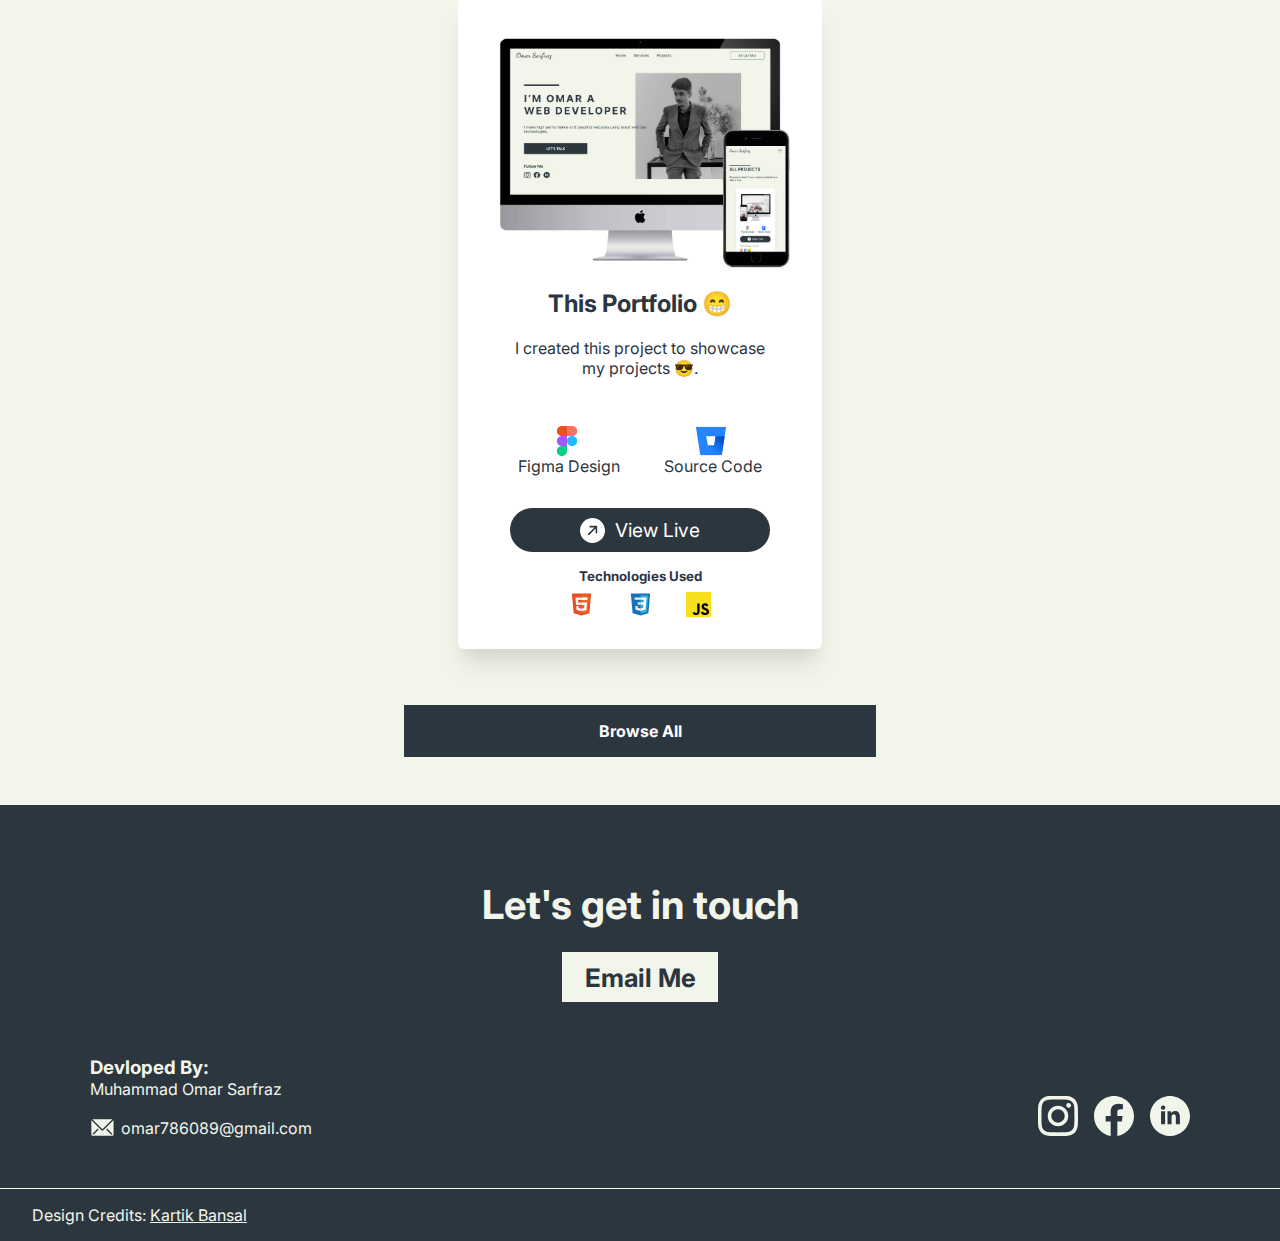
==== commit 6eac1543: "Added Ecommerce project + Fixed a bug" ====
--- a/index.html
+++ b/index.html
@@ -1,333 +1,577 @@
 <!DOCTYPE html>
 <html lang="en">
-
-<head>
-    <meta charset="UTF-8">
-    <meta http-equiv="X-UA-Compatible" content="IE=edge">
-    <meta name="viewport" content="width=device-width, initial-scale=1.0">
-    <link rel="preconnect" href="https://fonts.googleapis.com">
-    <link rel="preconnect" href="https://fonts.gstatic.com" crossorigin>
+  <head>
+    <meta charset="UTF-8" />
+    <meta http-equiv="X-UA-Compatible" content="IE=edge" />
+    <meta name="viewport" content="width=device-width, initial-scale=1.0" />
+    <meta
+      name="description"
+      content="Full Stack web developer with more than 1.5 year of experience in development. I create beautiful websites and web apps using MERN Stack."
+    />
+    <link rel="icon" type="image/x-icon" href="/assets/favicon.png" />
+    <link rel="preconnect" href="https://fonts.googleapis.com" />
+    <link rel="preconnect" href="https://fonts.gstatic.com" crossorigin />
     <link
-        href="https://fonts.googleapis.com/css2?family=Dancing+Script:wght@700&family=Inter:wght@400;500;700&display=swap"
-        rel="stylesheet">
-    <link rel="preload" as="image" href="assets/Hero-Pic.png">
-    <link rel="stylesheet" href="styles.css">
+      href="https://fonts.googleapis.com/css2?family=Dancing+Script:wght@700&family=Inter:wght@400;500;700&display=swap"
+      rel="stylesheet"
+    />
+    <link rel="preload" as="image" href="assets/Hero-Pic.png" />
+    <link rel="stylesheet" href="styles.css" />
     <script defer src="index.js"></script>
     <title>Omar Sarfraz</title>
-</head>
+  </head>
 
-<body>
-    <!-- <div class="overlay" id="over">
-        <h1>Please Wait . . .</h1>
-    </div> -->
+  <body>
     <header>
-        <div class="logo">
-            <a href="#">Omar Sarfraz</a>
-        </div>
-        <img id="menu" src="assets/Vector-hamburger.svg" alt="Menu">
-        <nav id="nav" class="nav-d-none">
-            <img id="cross" src="assets/Cross-Icon.svg" alt="Close">
-            <ul>
-                <li> <a class="nav-link" href="#">Home</a> </li>
-                <li> <a class="nav-link" href="#services">Services</a> </li>
-                <li> <a class="nav-link" href="#projects">Projects</a> </li>
-            </ul>
-            <div class="email-button-nav">
-                <a href="mailto:omar786089@gmail.com">Email Me</a>
-            </div>
-        </nav>
+      <div class="logo">
+        <a href="#">Omar Sarfraz</a>
+      </div>
+      <img id="menu" src="assets/Vector-hamburger.svg" alt="Menu" />
+      <nav id="nav" class="nav-d-none">
+        <img id="cross" src="assets/Cross-Icon.svg" alt="Close" />
+        <ul>
+          <li><a class="nav-link" href="#">Home</a></li>
+          <li><a class="nav-link" href="#services">Services</a></li>
+          <li><a class="nav-link" href="#projects">Projects</a></li>
+        </ul>
+        <div class="email-button-nav">
+          <a href="mailto:omar786089@gmail.com">Email Me</a>
+        </div>
+      </nav>
     </header>
     <section class="hero">
-        <div class="container">
-            <div class="left">
-                <div>
-                    <h1 class="hero-heading">I’M OMAR A <br> WEB DEVELOPER</h1>
-                    <p class="hero-subheading">I make high-performance and beautiful websites using latest web dev
-                        technologies.</p>
-                </div>
-                <div class="hero-btn-social">
-                    <div class="black-btn">
-                        <a href="mailto:omar786089@gmail.com">LET'S TALK</a>
-                    </div>
-                    <div class="hero-social">
-                        <h3>Follow Me</h3>
-                        <div>
-                            <a href="https://www.instagram.com/omar_sarfraz_/" target="_blank"
-                                rel="noopener noreferrer">
-                                <img src="assets/instagram.svg" alt="Instagram">
-                            </a>
-                            <a href="https://www.facebook.com/people/Omar-Sarfraz/100008630261706/" target="_blank"
-                                rel="noopener noreferrer">
-                                <img src="assets/facebook.svg" alt="Facebook">
-                            </a>
-                            <a href="www.linkedin.com/in/m-omar-sarfraz" target="_blank" rel="noopener noreferrer">
-                                <img src="assets/linkedin.svg" alt="Linkedin">
-                            </a>
-                        </div>
-                    </div>
-                </div>
-            </div>
-            <div class="hero-pic-main">
-                <img class="hero-pic" src="assets/Hero-Pic.png" alt="My Picture">
-            </div>
-        </div>
+      <div class="container">
+        <div class="left">
+          <div>
+            <h1 class="hero-heading">
+              I’M OMAR A <br />
+              WEB DEVELOPER
+            </h1>
+            <p class="hero-subheading">
+              I make high-performance and beautiful websites using latest web
+              dev technologies.
+            </p>
+          </div>
+          <div class="hero-btn-social">
+            <div class="black-btn">
+              <a href="mailto:omar786089@gmail.com">LET'S TALK</a>
+            </div>
+            <div class="hero-social">
+              <h3>Follow Me</h3>
+              <div>
+                <a
+                  href="https://www.instagram.com/omar_sarfraz_/"
+                  target="_blank"
+                  rel="noopener noreferrer"
+                >
+                  <img src="assets/instagram.svg" alt="Instagram" />
+                </a>
+                <a
+                  href="https://www.facebook.com/people/Omar-Sarfraz/100008630261706/"
+                  target="_blank"
+                  rel="noopener noreferrer"
+                >
+                  <img src="assets/facebook.svg" alt="Facebook" />
+                </a>
+                <a
+                  href="www.linkedin.com/in/m-omar-sarfraz"
+                  target="_blank"
+                  rel="noopener noreferrer"
+                >
+                  <img src="assets/linkedin.svg" alt="Linkedin" />
+                </a>
+              </div>
+            </div>
+          </div>
+        </div>
+        <div class="hero-pic-main">
+          <img class="hero-pic" src="assets/Hero-Pic.png" alt="My Picture" />
+        </div>
+      </div>
     </section>
     <section class="services" id="services">
-        <div class="container">
-            <div class="service-left">
-                <div>
-                    <h1 class="services-heading">SERVICES<br>OFFER</h1>
-                    <p class="services-subheading">I will help you solve all your web design and development problems
-                    </p>
-                </div>
-                <div class="circular-btn">
-                    <a href="mailto:omar786089@gmail.com">LET'S <br> TALK</a>
-                </div>
-            </div>
-            <div class="service-right">
-                <div class="service">
-                    <div class="service-inner">
-                        <h1>01</h1>
-                        <p>Web Design</p>
-                    </div>
-                    <img id="dropdown1" src="assets/dropdown.svg" alt="Dropdown Icon">
-                </div>
-                <p class="service-details paragraph-hidden" data-open="false" id="p1">I design beautiful responsive
-                    websites by keeping in mind the crucial aspects of UI and UX design. Figma is the tool I use to
-                    design Websites. Reach out to us for any project.</p>
-                <div class="service">
-                    <div class="service-inner">
-                        <h1>02</h1>
-                        <p>Wordpress</p>
-                    </div>
-                    <img id="dropdown2" src="assets/dropdown.svg" alt="Dropdown Icon">
-                </div>
-                <p class="service-details paragraph-hidden" data-open="false" id="p2">I also excel at Wordpress
-                    development. I can design beautiful, customized, and responsive Wordpress websites using Elementor.
-                    Reach out to us for any project.</p>
-                <div class="service">
-                    <div class="service-inner">
-                        <h1>03</h1>
-                        <p>Bootstrap Websites</p>
-                    </div>
-                    <img id="dropdown3" src="assets/dropdown.svg" alt="Dropdown Icon">
-                </div>
-                <p class="service-details paragraph-hidden" data-open="false" id="p3">I am proficient in CSS framework
-                    Bootstrap. I can efficiently create responsive bootstrap5 websites. Reach out to us for any project.
-                </p>
-                <div class="service">
-                    <div class="service-inner">
-                        <h1>04</h1>
-                        <p>React Applications</p>
-                    </div>
-                    <img id="dropdown4" src="assets/dropdown.svg" alt="Dropdown Icon">
-                </div>
-                <p class="service-details paragraph-hidden" data-open="false" id="p4">I am proficient in React. I have
-                    created various React Projects which can be found in projects section. Reach out to us for any
-                    projects related to React.</p>
-            </div>
-        </div>
+      <div class="container">
+        <div class="service-left">
+          <div>
+            <h1 class="services-heading">SERVICES<br />OFFER</h1>
+            <p class="services-subheading">
+              I will help you solve all your web design and development problems
+            </p>
+          </div>
+          <div class="circular-btn">
+            <a href="mailto:omar786089@gmail.com"
+              >LET'S <br />
+              TALK</a
+            >
+          </div>
+        </div>
+        <div class="service-right">
+          <div class="service">
+            <div class="service-inner">
+              <h1>01</h1>
+              <p>Web Design</p>
+            </div>
+            <img id="dropdown1" src="assets/dropdown.svg" alt="Dropdown Icon" />
+          </div>
+          <p class="service-details paragraph-hidden" data-open="false" id="p1">
+            I design beautiful responsive websites by keeping in mind the
+            crucial aspects of UI and UX design. Figma is the tool I use to
+            design Websites. Reach out to us for any project.
+          </p>
+          <div class="service">
+            <div class="service-inner">
+              <h1>02</h1>
+              <p>Wordpress</p>
+            </div>
+            <img id="dropdown2" src="assets/dropdown.svg" alt="Dropdown Icon" />
+          </div>
+          <p class="service-details paragraph-hidden" data-open="false" id="p2">
+            I also excel at Wordpress development. I can design beautiful,
+            customized, and responsive Wordpress websites using Elementor. Reach
+            out to us for any project.
+          </p>
+          <div class="service">
+            <div class="service-inner">
+              <h1>03</h1>
+              <p>Bootstrap Websites</p>
+            </div>
+            <img id="dropdown3" src="assets/dropdown.svg" alt="Dropdown Icon" />
+          </div>
+          <p class="service-details paragraph-hidden" data-open="false" id="p3">
+            I am proficient in CSS framework Bootstrap. I can efficiently create
+            responsive bootstrap5 websites. Reach out to us for any project.
+          </p>
+          <div class="service">
+            <div class="service-inner">
+              <h1>04</h1>
+              <p>React Applications</p>
+            </div>
+            <img id="dropdown4" src="assets/dropdown.svg" alt="Dropdown Icon" />
+          </div>
+          <p class="service-details paragraph-hidden" data-open="false" id="p4">
+            I am proficient in React. I have created various React Projects
+            which can be found in projects section. Reach out to us for any
+            projects related to React.
+          </p>
+        </div>
+      </div>
     </section>
     <section class="projects">
-        <div class="container">
-            <div>
-                <h1 class="services-heading">SKILLS</h1>
-                <div class="list">
-                    <p>HTML & CSS</p>
-                    <p>JavaScript</p>
-                    <p>React</p>
-                    <p>Bootstrap</p>
-                    <p>Wordpress</p>
-                    <p>Git</p>
-                    <p>Express</p>
-                    <p>MongoDB</p>
-                    <p>Node Js</p>
-                    <p>SASS</p>
-                    <p>Figma</p>
-                    <p>Photoshop</p>
-                </div>
-            </div>
-            <div id="projects">
-                <h1 class="services-heading">SELECTED<br>WORKS</h1>
-                <p class="services-subheading">Take a look at some of my projects</p>
-            </div>
-            <div class="card-outer">
+      <div class="container">
+        <div>
+          <h1 class="services-heading">SKILLS</h1>
+          <div class="list">
+            <p>HTML & CSS</p>
+            <p>JavaScript</p>
+            <p>React</p>
+            <p>Bootstrap</p>
+            <p>Wordpress</p>
+            <p>Git</p>
+            <p>Express</p>
+            <p>MongoDB</p>
+            <p>Node Js</p>
+            <p>SASS</p>
+            <p>Figma</p>
+            <p>Photoshop</p>
+          </div>
+        </div>
+        <div id="projects">
+          <h1 class="services-heading">SELECTED<br />WORKS</h1>
+          <p class="services-subheading">Take a look at some of my projects</p>
+        </div>
+        <div class="card-outer">
+          <div class="card">
+            <img
+              class="card-pic"
+              loading="lazy"
+              src="assets/ecommerce.png"
+              alt="Project Pic"
+            />
+            <h2 class="card-heading">Ecommerce Web App</h2>
+            <p class="card-subheading">
+              This is an Ecommerce store created using NEXT JS.
+            </p>
+            <div class="card-icons">
+              <a
+                href="https://www.figma.com/file/YXEIX0ruo0FqJyRSpUjp9x/eCommerce-Website?node-id=0%3A1"
+                target="_blank"
+                rel="noopener noreferrer"
+              >
+                <div>
+                  <img
+                    class="img1"
+                    src="assets/logos_figma.svg"
+                    alt="Figma Icon"
+                  />
+                  <p>Figma Design</p>
+                </div>
+              </a>
+              <a href="#" onclick="return false;" class="disabled">
+                <div>
+                  <img
+                    class="img2"
+                    src="assets/logos_bitbucket.svg"
+                    alt="BitBucket Icon"
+                  />
+                  <p>Source Code</p>
+                </div>
+              </a>
+            </div>
+            <a
+              class="card-live-btn"
+              href="https://e-commerce-web-app-sigma.vercel.app/"
+              target="_blank"
+              rel="noopener noreferrer"
+            >
+              <img src="assets/live-icon.svg" alt="" /> View Live</a
+            >
+            <h5>Technologies Used</h5>
+            <div class="tech-used wrap">
+              <img src="assets/vscode-icons_file-type-html.svg" alt="HTML" />
+              <img src="assets/vscode-icons_file-type-css.svg" alt="CSS" />
+              <img src="assets/logos_javascript.svg" alt="JavaScript" />
+              <img src="assets/firebase-icon.svg" alt="Firebase" />
+              <img
+                src="assets/nextjs-icon.svg"
+                alt="Next JS"
+                class="long-icon"
+              />
+              <img
+                src="assets/stripe-icon.svg"
+                alt="Stripe"
+                class="long-icon"
+              />
+              <img
+                src="assets/sanity-icon.svg"
+                alt="Sanity"
+                class="long-icon"
+              />
+            </div>
+          </div>
 
-                <div class="card">
-                    <img class="card-pic" loading="lazy" src="assets/productiveco.png" alt="Project Pic">
-                    <h2 class="card-heading">Productivity App</h2>
-                    <p class="card-subheading">This is a Productivity Web App with multiple features.</p>
-                    <div class="card-icons">
-                        <a href="https://www.figma.com/file/W5tVoObpMfUqmVmpTYStky/Productivity-App" target="_blank"
-                            rel="noopener noreferrer">
-                            <div>
-                                <img class="img1" src="assets/logos_figma.svg" alt="Figma Icon">
-                                <p>Figma Design</p>
-                            </div>
-                        </a>
-                        <a href="https://github.com/omar-sarfraz/Productivity-App-Frontend" target="_blank"
-                            rel="noopener noreferrer">
-                            <div>
-                                <img class="img2" src="assets/logos_bitbucket.svg" alt="BitBucket Icon">
-                                <p>Source Code</p>
-                            </div>
-                        </a>
-                    </div>
-                    <a class="card-live-btn" href="http://productiveco.surge.sh/" target="_blank"
-                        rel="noopener noreferrer"> <img src="assets/live-icon.svg" alt=""> View Live</a>
-                    <h5>Technologies Used</h5>
-                    <div class="tech-used">
-                        <img src="assets/vscode-icons_file-type-html.svg" alt="HTML">
-                        <img src="assets/vscode-icons_file-type-css.svg" alt="CSS">
-                        <img src="assets/logos_react.svg" alt="React">
-                        <img src="assets/mongodb.svg" alt="MongoDB" class="long-icon">
-                        <img src="assets/express.svg" alt="Express Js" class="long-icon">
-                    </div>
-                </div>
+          <div class="card">
+            <img
+              class="card-pic"
+              loading="lazy"
+              src="assets/productiveco.png"
+              alt="Project Pic"
+            />
+            <h2 class="card-heading">Productivity App</h2>
+            <p class="card-subheading">
+              This is a Productivity Web App with multiple features.
+            </p>
+            <div class="card-icons">
+              <a
+                href="https://www.figma.com/file/W5tVoObpMfUqmVmpTYStky/Productivity-App"
+                target="_blank"
+                rel="noopener noreferrer"
+              >
+                <div>
+                  <img
+                    class="img1"
+                    src="assets/logos_figma.svg"
+                    alt="Figma Icon"
+                  />
+                  <p>Figma Design</p>
+                </div>
+              </a>
+              <a
+                href="https://github.com/omar-sarfraz/Productivity-App-Frontend"
+                target="_blank"
+                rel="noopener noreferrer"
+              >
+                <div>
+                  <img
+                    class="img2"
+                    src="assets/logos_bitbucket.svg"
+                    alt="BitBucket Icon"
+                  />
+                  <p>Source Code</p>
+                </div>
+              </a>
+            </div>
+            <a
+              class="card-live-btn"
+              href="http://productiveco.surge.sh/"
+              target="_blank"
+              rel="noopener noreferrer"
+            >
+              <img src="assets/live-icon.svg" alt="" /> View Live</a
+            >
+            <h5>Technologies Used</h5>
+            <div class="tech-used">
+              <img src="assets/vscode-icons_file-type-html.svg" alt="HTML" />
+              <img src="assets/vscode-icons_file-type-css.svg" alt="CSS" />
+              <img src="assets/logos_react.svg" alt="React" />
+              <img src="assets/mongodb.svg" alt="MongoDB" class="long-icon" />
+              <img
+                src="assets/express.svg"
+                alt="Express Js"
+                class="long-icon"
+              />
+            </div>
+          </div>
 
-                <div class="card">
-                    <img class="card-pic" loading="lazy" src="assets/quotegenerator.png" alt="Project Pic">
-                    <h2 class="card-heading">Quotes Generator</h2>
-                    <p class="card-subheading">This is a project I created for generating different quotes.</p>
-                    <div class="card-icons">
-                        <a href="https://www.figma.com/file/efzPJVreYxTq31LFjkBIi7/Quote-Generator?node-id=0%3A1"
-                            target="_blank" rel="noopener noreferrer">
-                            <div>
-                                <img class="img1" src="assets/logos_figma.svg" alt="Figma Icon">
-                                <p>Figma Design</p>
-                            </div>
-                        </a>
-                        <a href="https://bitbucket.org/omarsarfraz/quote-generator/src/master/" target="_blank"
-                            rel="noopener noreferrer">
-                            <div>
-                                <img class="img2" src="assets/logos_bitbucket.svg" alt="BitBucket Icon">
-                                <p>Source Code</p>
-                            </div>
-                        </a>
-                    </div>
-                    <a class="card-live-btn" href="https://quotesgeneratorbyomar.000webhostapp.com/" target="_blank"
-                        rel="noopener noreferrer"> <img src="assets/live-icon.svg" alt=""> View Live</a>
-                    <h5>Technologies Used</h5>
-                    <div class="tech-used">
-                        <img src="assets/vscode-icons_file-type-html.svg" alt="HTML">
-                        <img src="assets/vscode-icons_file-type-css.svg" alt="CSS">
-                        <img src="assets/logos_javascript.svg" alt="JavaScript">
-                        <img src="assets/logos_react.svg" alt="React">
-                    </div>
-                </div>
+          <div class="card">
+            <img
+              class="card-pic"
+              loading="lazy"
+              src="assets/quotegenerator.png"
+              alt="Project Pic"
+            />
+            <h2 class="card-heading">Quotes Generator</h2>
+            <p class="card-subheading">
+              This is a project I created for generating different quotes.
+            </p>
+            <div class="card-icons">
+              <a
+                href="https://www.figma.com/file/efzPJVreYxTq31LFjkBIi7/Quote-Generator?node-id=0%3A1"
+                target="_blank"
+                rel="noopener noreferrer"
+              >
+                <div>
+                  <img
+                    class="img1"
+                    src="assets/logos_figma.svg"
+                    alt="Figma Icon"
+                  />
+                  <p>Figma Design</p>
+                </div>
+              </a>
+              <a
+                href="https://bitbucket.org/omarsarfraz/quote-generator/src/master/"
+                target="_blank"
+                rel="noopener noreferrer"
+              >
+                <div>
+                  <img
+                    class="img2"
+                    src="assets/logos_bitbucket.svg"
+                    alt="BitBucket Icon"
+                  />
+                  <p>Source Code</p>
+                </div>
+              </a>
+            </div>
+            <a
+              class="card-live-btn"
+              href="https://quotesgeneratorbyomar.000webhostapp.com/"
+              target="_blank"
+              rel="noopener noreferrer"
+            >
+              <img src="assets/live-icon.svg" alt="" /> View Live</a
+            >
+            <h5>Technologies Used</h5>
+            <div class="tech-used">
+              <img src="assets/vscode-icons_file-type-html.svg" alt="HTML" />
+              <img src="assets/vscode-icons_file-type-css.svg" alt="CSS" />
+              <img src="assets/logos_javascript.svg" alt="JavaScript" />
+              <img src="assets/logos_react.svg" alt="React" />
+            </div>
+          </div>
 
-                <div class="card">
-                    <img class="card-pic" loading="lazy" src="assets/thetravelco.png" alt="Project Pic">
-                    <h2 class="card-heading">Travel Agency Website</h2>
-                    <p class="card-subheading">This is a project I created for a demo travel agency website.</p>
-                    <div class="card-icons">
-                        <a href="https://www.figma.com/file/0WrxqHz32QwrpqXl2c9Cfi/Business-Website?node-id=2%3A2"
-                            target="_blank" rel="noopener noreferrer">
-                            <div>
-                                <img class="img1" src="assets/logos_figma.svg" alt="Figma Icon">
-                                <p>Figma Design</p>
-                            </div>
-                        </a>
-                        <a href="https://bitbucket.org/omarsarfraz/businesswebsite/src/master/" target="_blank"
-                            rel="noopener noreferrer">
-                            <div>
-                                <img class="img2" src="assets/logos_bitbucket.svg" alt="BitBucket Icon">
-                                <p>Source Code</p>
-                            </div>
-                        </a>
-                    </div>
-                    <a class="card-live-btn" href="http://thetravelco.surge.sh/" target="_blank"
-                        rel="noopener noreferrer"> <img src="assets/live-icon.svg" alt=""> View Live</a>
-                    <h5>Technologies Used</h5>
-                    <div class="tech-used">
-                        <img src="assets/vscode-icons_file-type-html.svg" alt="HTML">
-                        <img src="assets/vscode-icons_file-type-css.svg" alt="CSS">
-                        <img src="assets/logos_javascript.svg" alt="JavaScript">
-                    </div>
-                </div>
+          <div class="card">
+            <img
+              class="card-pic"
+              loading="lazy"
+              src="assets/thetravelco.png"
+              alt="Project Pic"
+            />
+            <h2 class="card-heading">Travel Agency Website</h2>
+            <p class="card-subheading">
+              This is a project I created for a demo travel agency website.
+            </p>
+            <div class="card-icons">
+              <a
+                href="https://www.figma.com/file/0WrxqHz32QwrpqXl2c9Cfi/Business-Website?node-id=2%3A2"
+                target="_blank"
+                rel="noopener noreferrer"
+              >
+                <div>
+                  <img
+                    class="img1"
+                    src="assets/logos_figma.svg"
+                    alt="Figma Icon"
+                  />
+                  <p>Figma Design</p>
+                </div>
+              </a>
+              <a
+                href="https://bitbucket.org/omarsarfraz/businesswebsite/src/master/"
+                target="_blank"
+                rel="noopener noreferrer"
+              >
+                <div>
+                  <img
+                    class="img2"
+                    src="assets/logos_bitbucket.svg"
+                    alt="BitBucket Icon"
+                  />
+                  <p>Source Code</p>
+                </div>
+              </a>
+            </div>
+            <a
+              class="card-live-btn"
+              href="http://thetravelco.surge.sh/"
+              target="_blank"
+              rel="noopener noreferrer"
+            >
+              <img src="assets/live-icon.svg" alt="" /> View Live</a
+            >
+            <h5>Technologies Used</h5>
+            <div class="tech-used">
+              <img src="assets/vscode-icons_file-type-html.svg" alt="HTML" />
+              <img src="assets/vscode-icons_file-type-css.svg" alt="CSS" />
+              <img src="assets/logos_javascript.svg" alt="JavaScript" />
+            </div>
+          </div>
 
-                <div class="card">
-                    <img class="card-pic" loading="lazy" src="assets/portfolio.png" alt="Project Pic">
-                    <h2 class="card-heading">This Portfolio 😁</h2>
-                    <p class="card-subheading">I created this project to showcase my projects 😎.</p>
-                    <div class="card-icons">
-                        <a href="https://www.figma.com/file/m3MN09W9MPvIzp07MQmGwi/Portfolio-Website?node-id=5%3A2"
-                            target="_blank" rel="noopener noreferrer">
-                            <div>
-                                <img class="img1" src="assets/logos_figma.svg" alt="Figma Icon">
-                                <p>Figma Design</p>
-                            </div>
-                        </a>
-                        <a href="https://bitbucket.org/omarsarfraz/htmlportfolio/src" target="_blank"
-                            rel="noopener noreferrer">
-                            <div>
-                                <img class="img2" src="assets/logos_bitbucket.svg" alt="BitBucket Icon">
-                                <p>Source Code</p>
-                            </div>
-                        </a>
-                    </div>
-                    <a class="card-live-btn" href="#nav"> <img src="assets/live-icon.svg" alt=""> View Live</a>
-                    <h5>Technologies Used</h5>
-                    <div class="tech-used">
-                        <img src="assets/vscode-icons_file-type-html.svg" alt="HTML">
-                        <img src="assets/vscode-icons_file-type-css.svg" alt="CSS">
-                        <img src="assets/logos_javascript.svg" alt="JavaScript">
-                    </div>
-                </div>
-            </div>
-            <div class="projects-btn">
-                <div class="black-btn">
-                    <a href="projects.html">Browse All</a>
-                </div>
-            </div>
-        </div>
+          <div class="card">
+            <img
+              class="card-pic"
+              loading="lazy"
+              src="assets/portfolio.png"
+              alt="Project Pic"
+            />
+            <h2 class="card-heading">This Portfolio 😁</h2>
+            <p class="card-subheading">
+              I created this project to showcase my projects 😎.
+            </p>
+            <div class="card-icons">
+              <a
+                href="https://www.figma.com/file/m3MN09W9MPvIzp07MQmGwi/Portfolio-Website?node-id=5%3A2"
+                target="_blank"
+                rel="noopener noreferrer"
+              >
+                <div>
+                  <img
+                    class="img1"
+                    src="assets/logos_figma.svg"
+                    alt="Figma Icon"
+                  />
+                  <p>Figma Design</p>
+                </div>
+              </a>
+              <a
+                href="https://bitbucket.org/omarsarfraz/htmlportfolio/src"
+                target="_blank"
+                rel="noopener noreferrer"
+              >
+                <div>
+                  <img
+                    class="img2"
+                    src="assets/logos_bitbucket.svg"
+                    alt="BitBucket Icon"
+                  />
+                  <p>Source Code</p>
+                </div>
+              </a>
+            </div>
+            <a class="card-live-btn" href="#nav">
+              <img src="assets/live-icon.svg" alt="" /> View Live</a
+            >
+            <h5>Technologies Used</h5>
+            <div class="tech-used">
+              <img src="assets/vscode-icons_file-type-html.svg" alt="HTML" />
+              <img src="assets/vscode-icons_file-type-css.svg" alt="CSS" />
+              <img src="assets/logos_javascript.svg" alt="JavaScript" />
+            </div>
+          </div>
+        </div>
+        <div class="projects-btn">
+          <div class="black-btn">
+            <a href="projects.html">Browse All</a>
+          </div>
+        </div>
+      </div>
     </section>
     <section class="footer">
-        <div class="container">
-            <div class="footer-heading">
-                <h1>Let's get in touch</h1>
-                <a href="mailto:omar786089@gmail.com">Email Me</a>
-            </div>
-            <div class="footer-bottom">
-                <div class="develop-credits">
-                    <h3>Devloped By:</h3>
-                    <p>Muhammad Omar Sarfraz</p>
-                    <div class="email">
-                        <img src="assets/clarity_email-solid.svg" alt="Email">
-                        <p>omar786089@gmail.com</p>
-                    </div>
-                </div>
-                <div class="footer-social">
-                    <a href="https://www.instagram.com/omar_sarfraz_/" target="_blank" rel="noopener noreferrer">
-                        <svg width="40" height="40" viewBox="0 0 30 30" fill="none" xmlns="http://www.w3.org/2000/svg">
-                            <path
-                                d="M15 0C10.9223 0 10.4141 0.01969 8.81829 0.0871984C7.2159 0.165958 6.13202 0.414427 5.17565 0.785723C4.17471 1.1636 3.26822 1.75523 2.51938 2.51938C1.7531 3.26647 1.16114 4.17346 0.785723 5.17565C0.414427 6.13202 0.165958 7.2159 0.0871984 8.81829C0.0150019 10.4151 0 10.9223 0 15C0 19.0777 0.01969 19.5859 0.0871984 21.1817C0.165958 22.7794 0.414427 23.868 0.785723 24.8244C1.1636 25.8253 1.75523 26.7318 2.51938 27.4806C3.26647 28.2469 4.17346 28.8389 5.17565 29.2143C6.13202 29.5809 7.22059 29.834 8.81829 29.9128C10.4151 29.985 10.9223 30 15 30C19.0777 30 19.5859 29.9803 21.1817 29.9128C22.7794 29.834 23.868 29.5799 24.8244 29.2143C25.8253 28.8364 26.7318 28.2448 27.4806 27.4806C28.2479 26.7343 28.84 25.8271 29.2143 24.8244C29.5809 23.868 29.834 22.7794 29.9128 21.1817C29.985 19.5849 30 19.0777 30 15C30 10.9223 29.9803 10.4141 29.9128 8.81829C29.834 7.22059 29.5799 6.12639 29.2143 5.17565C28.8364 4.17471 28.2448 3.26822 27.4806 2.51938C26.7343 1.75212 25.8271 1.16 24.8244 0.785723C23.868 0.414427 22.7794 0.165958 21.1817 0.0871984C19.5849 0.0150019 19.0777 0 15 0ZM15 2.70034C19.0046 2.70034 19.4827 2.72003 21.0654 2.78754C22.5253 2.85598 23.3204 3.09976 23.8483 3.30604C24.5009 3.54693 25.0916 3.93035 25.5773 4.42837C26.0744 4.91201 26.4564 5.50133 26.6949 6.15264C26.9012 6.68052 27.145 7.47562 27.2134 8.93549C27.2809 10.5182 27.3006 10.9973 27.3006 15.0009C27.3006 19.0046 27.2809 19.4837 27.2078 21.0664C27.129 22.5263 26.8852 23.3214 26.6799 23.8492C26.3958 24.5534 26.0789 25.0456 25.5557 25.5782C25.0684 26.0731 24.4781 26.4547 23.8267 26.6958C23.3054 26.9021 22.4991 27.1459 21.0336 27.2143C19.4424 27.2818 18.9736 27.3015 14.9587 27.3015C10.9439 27.3015 10.476 27.2818 8.88299 27.2087C7.42312 27.13 6.6177 26.8862 6.08982 26.6808C5.37724 26.3967 4.88874 26.0798 4.36555 25.5566C3.83767 25.0288 3.502 24.5262 3.24322 23.8277C3.03319 23.3064 2.79316 22.5 2.71534 21.0345C2.6619 19.4621 2.63658 18.9746 2.63658 14.9784C2.63658 10.9842 2.6619 10.4957 2.71534 8.90361C2.79316 7.43812 3.03319 6.63364 3.24322 6.11045C3.502 5.39692 3.83861 4.90936 4.36555 4.38148C4.8878 3.85923 5.37724 3.52169 6.08982 3.25728C6.6177 3.05194 7.40343 2.80816 8.86892 2.73503C10.4601 2.67783 10.9289 2.65721 14.9381 2.65721L15 2.70034ZM15 7.30123C13.9886 7.30086 12.9871 7.49979 12.0527 7.88665C11.1182 8.27351 10.2691 8.84072 9.554 9.55587C8.83885 10.271 8.27164 11.1201 7.88477 12.0545C7.49791 12.989 7.29898 13.9905 7.29935 15.0019C7.29898 16.0132 7.49791 17.0148 7.88477 17.9492C8.27164 18.8837 8.83885 19.7327 9.554 20.4479C10.2691 21.163 11.1182 21.7302 12.0527 22.1171C12.9871 22.504 13.9886 22.7029 15 22.7025C16.0114 22.7029 17.0129 22.504 17.9473 22.1171C18.8818 21.7302 19.7309 21.163 20.446 20.4479C21.1612 19.7327 21.7284 18.8837 22.1152 17.9492C22.5021 17.0148 22.701 16.0132 22.7006 15.0019C22.701 13.9905 22.5021 12.989 22.1152 12.0545C21.7284 11.1201 21.1612 10.271 20.446 9.55587C19.7309 8.84072 18.8818 8.27351 17.9473 7.88665C17.0129 7.49979 16.0114 7.30086 15 7.30123ZM15 20.0022C12.2359 20.0022 9.99969 17.766 9.99969 15.0019C9.99969 12.2378 12.2359 10.0016 15 10.0016C17.7641 10.0016 20.0003 12.2378 20.0003 15.0019C20.0003 17.766 17.7641 20.0022 15 20.0022ZM24.8112 6.99369C24.8107 7.47156 24.6205 7.92968 24.2825 8.26742C23.9444 8.60514 23.4861 8.79485 23.0082 8.79485C22.7719 8.79485 22.5379 8.74831 22.3196 8.65789C22.1013 8.56746 21.903 8.43493 21.7359 8.26785C21.5688 8.10077 21.4363 7.90242 21.3459 7.68412C21.2554 7.46582 21.2089 7.23185 21.2089 6.99556C21.2089 6.75928 21.2554 6.5253 21.3459 6.307C21.4363 6.08871 21.5688 5.89035 21.7359 5.72327C21.903 5.55619 22.1013 5.42366 22.3196 5.33324C22.5379 5.24281 22.7719 5.19627 23.0082 5.19627C23.9993 5.19627 24.8112 6.00263 24.8112 6.99369Z"
-                                fill="#F2F5EA" />
-                        </svg>
-                    </a>
-                    <a href="https://www.facebook.com/people/Omar-Sarfraz/100008630261706/" target="_blank"
-                        rel="noopener noreferrer">
-                        <svg width="40" height="40" viewBox="0 0 30 30" fill="none" xmlns="http://www.w3.org/2000/svg">
-                            <path fill-rule="evenodd" clip-rule="evenodd"
-                                d="M0 15.0838C0 22.5413 5.41625 28.7425 12.5 30V19.1663H8.75V15H12.5V11.6663C12.5 7.91625 14.9163 5.83375 18.3337 5.83375C19.4163 5.83375 20.5837 6 21.6663 6.16625V10H19.75C17.9163 10 17.5 10.9163 17.5 12.0837V15H21.5L20.8337 19.1663H17.5V30C24.5837 28.7425 30 22.5425 30 15.0838C30 6.7875 23.25 0 15 0C6.75 0 0 6.7875 0 15.0838Z"
-                                fill="#F2F5EA" />
-                        </svg>
-                    </a>
-                    <a href="www.linkedin.com/in/m-omar-sarfraz" target="_blank" rel="noopener noreferrer">
-                        <svg width="40" height="40" viewBox="0 0 30 30" fill="none" xmlns="http://www.w3.org/2000/svg">
-                            <path
-                                d="M15 0C6.71562 0 0 6.71562 0 15C0 23.2844 6.71562 30 15 30C23.2844 30 30 23.2844 30 15C30 6.71562 23.2844 0 15 0ZM11.3281 21.2172H8.29062V11.4422H11.3281V21.2172ZM9.79062 10.2422C8.83125 10.2422 8.21094 9.5625 8.21094 8.72187C8.21094 7.86406 8.85 7.20469 9.82969 7.20469C10.8094 7.20469 11.4094 7.86406 11.4281 8.72187C11.4281 9.5625 10.8094 10.2422 9.79062 10.2422ZM22.4219 21.2172H19.3844V15.8C19.3844 14.5391 18.9437 13.6828 17.8453 13.6828C17.0063 13.6828 16.5078 14.2625 16.2875 14.8203C16.2062 15.0188 16.1859 15.3 16.1859 15.5797V21.2156H13.1469V14.5594C13.1469 13.3391 13.1078 12.3187 13.0672 11.4406H15.7062L15.8453 12.7984H15.9062C16.3062 12.1609 17.2859 11.2203 18.925 11.2203C20.9234 11.2203 22.4219 12.5594 22.4219 15.4375V21.2172Z"
-                                fill="#F2F5EA" />
-                        </svg>
-                    </a>
-                </div>
-            </div>
-        </div>
+      <div class="container">
+        <div class="footer-heading">
+          <h1>Let's get in touch</h1>
+          <a href="mailto:omar786089@gmail.com">Email Me</a>
+        </div>
+        <div class="footer-bottom">
+          <div class="develop-credits">
+            <h3>Devloped By:</h3>
+            <p>Muhammad Omar Sarfraz</p>
+            <div class="email">
+              <img src="assets/clarity_email-solid.svg" alt="Email" />
+              <p>omar786089@gmail.com</p>
+            </div>
+          </div>
+          <div class="footer-social">
+            <a
+              href="https://www.instagram.com/omar_sarfraz_/"
+              target="_blank"
+              rel="noopener noreferrer"
+            >
+              <svg
+                width="40"
+                height="40"
+                viewBox="0 0 30 30"
+                fill="none"
+                xmlns="http://www.w3.org/2000/svg"
+              >
+                <path
+                  d="M15 0C10.9223 0 10.4141 0.01969 8.81829 0.0871984C7.2159 0.165958 6.13202 0.414427 5.17565 0.785723C4.17471 1.1636 3.26822 1.75523 2.51938 2.51938C1.7531 3.26647 1.16114 4.17346 0.785723 5.17565C0.414427 6.13202 0.165958 7.2159 0.0871984 8.81829C0.0150019 10.4151 0 10.9223 0 15C0 19.0777 0.01969 19.5859 0.0871984 21.1817C0.165958 22.7794 0.414427 23.868 0.785723 24.8244C1.1636 25.8253 1.75523 26.7318 2.51938 27.4806C3.26647 28.2469 4.17346 28.8389 5.17565 29.2143C6.13202 29.5809 7.22059 29.834 8.81829 29.9128C10.4151 29.985 10.9223 30 15 30C19.0777 30 19.5859 29.9803 21.1817 29.9128C22.7794 29.834 23.868 29.5799 24.8244 29.2143C25.8253 28.8364 26.7318 28.2448 27.4806 27.4806C28.2479 26.7343 28.84 25.8271 29.2143 24.8244C29.5809 23.868 29.834 22.7794 29.9128 21.1817C29.985 19.5849 30 19.0777 30 15C30 10.9223 29.9803 10.4141 29.9128 8.81829C29.834 7.22059 29.5799 6.12639 29.2143 5.17565C28.8364 4.17471 28.2448 3.26822 27.4806 2.51938C26.7343 1.75212 25.8271 1.16 24.8244 0.785723C23.868 0.414427 22.7794 0.165958 21.1817 0.0871984C19.5849 0.0150019 19.0777 0 15 0ZM15 2.70034C19.0046 2.70034 19.4827 2.72003 21.0654 2.78754C22.5253 2.85598 23.3204 3.09976 23.8483 3.30604C24.5009 3.54693 25.0916 3.93035 25.5773 4.42837C26.0744 4.91201 26.4564 5.50133 26.6949 6.15264C26.9012 6.68052 27.145 7.47562 27.2134 8.93549C27.2809 10.5182 27.3006 10.9973 27.3006 15.0009C27.3006 19.0046 27.2809 19.4837 27.2078 21.0664C27.129 22.5263 26.8852 23.3214 26.6799 23.8492C26.3958 24.5534 26.0789 25.0456 25.5557 25.5782C25.0684 26.0731 24.4781 26.4547 23.8267 26.6958C23.3054 26.9021 22.4991 27.1459 21.0336 27.2143C19.4424 27.2818 18.9736 27.3015 14.9587 27.3015C10.9439 27.3015 10.476 27.2818 8.88299 27.2087C7.42312 27.13 6.6177 26.8862 6.08982 26.6808C5.37724 26.3967 4.88874 26.0798 4.36555 25.5566C3.83767 25.0288 3.502 24.5262 3.24322 23.8277C3.03319 23.3064 2.79316 22.5 2.71534 21.0345C2.6619 19.4621 2.63658 18.9746 2.63658 14.9784C2.63658 10.9842 2.6619 10.4957 2.71534 8.90361C2.79316 7.43812 3.03319 6.63364 3.24322 6.11045C3.502 5.39692 3.83861 4.90936 4.36555 4.38148C4.8878 3.85923 5.37724 3.52169 6.08982 3.25728C6.6177 3.05194 7.40343 2.80816 8.86892 2.73503C10.4601 2.67783 10.9289 2.65721 14.9381 2.65721L15 2.70034ZM15 7.30123C13.9886 7.30086 12.9871 7.49979 12.0527 7.88665C11.1182 8.27351 10.2691 8.84072 9.554 9.55587C8.83885 10.271 8.27164 11.1201 7.88477 12.0545C7.49791 12.989 7.29898 13.9905 7.29935 15.0019C7.29898 16.0132 7.49791 17.0148 7.88477 17.9492C8.27164 18.8837 8.83885 19.7327 9.554 20.4479C10.2691 21.163 11.1182 21.7302 12.0527 22.1171C12.9871 22.504 13.9886 22.7029 15 22.7025C16.0114 22.7029 17.0129 22.504 17.9473 22.1171C18.8818 21.7302 19.7309 21.163 20.446 20.4479C21.1612 19.7327 21.7284 18.8837 22.1152 17.9492C22.5021 17.0148 22.701 16.0132 22.7006 15.0019C22.701 13.9905 22.5021 12.989 22.1152 12.0545C21.7284 11.1201 21.1612 10.271 20.446 9.55587C19.7309 8.84072 18.8818 8.27351 17.9473 7.88665C17.0129 7.49979 16.0114 7.30086 15 7.30123ZM15 20.0022C12.2359 20.0022 9.99969 17.766 9.99969 15.0019C9.99969 12.2378 12.2359 10.0016 15 10.0016C17.7641 10.0016 20.0003 12.2378 20.0003 15.0019C20.0003 17.766 17.7641 20.0022 15 20.0022ZM24.8112 6.99369C24.8107 7.47156 24.6205 7.92968 24.2825 8.26742C23.9444 8.60514 23.4861 8.79485 23.0082 8.79485C22.7719 8.79485 22.5379 8.74831 22.3196 8.65789C22.1013 8.56746 21.903 8.43493 21.7359 8.26785C21.5688 8.10077 21.4363 7.90242 21.3459 7.68412C21.2554 7.46582 21.2089 7.23185 21.2089 6.99556C21.2089 6.75928 21.2554 6.5253 21.3459 6.307C21.4363 6.08871 21.5688 5.89035 21.7359 5.72327C21.903 5.55619 22.1013 5.42366 22.3196 5.33324C22.5379 5.24281 22.7719 5.19627 23.0082 5.19627C23.9993 5.19627 24.8112 6.00263 24.8112 6.99369Z"
+                  fill="#F2F5EA"
+                />
+              </svg>
+            </a>
+            <a
+              href="https://www.facebook.com/people/Omar-Sarfraz/100008630261706/"
+              target="_blank"
+              rel="noopener noreferrer"
+            >
+              <svg
+                width="40"
+                height="40"
+                viewBox="0 0 30 30"
+                fill="none"
+                xmlns="http://www.w3.org/2000/svg"
+              >
+                <path
+                  fill-rule="evenodd"
+                  clip-rule="evenodd"
+                  d="M0 15.0838C0 22.5413 5.41625 28.7425 12.5 30V19.1663H8.75V15H12.5V11.6663C12.5 7.91625 14.9163 5.83375 18.3337 5.83375C19.4163 5.83375 20.5837 6 21.6663 6.16625V10H19.75C17.9163 10 17.5 10.9163 17.5 12.0837V15H21.5L20.8337 19.1663H17.5V30C24.5837 28.7425 30 22.5425 30 15.0838C30 6.7875 23.25 0 15 0C6.75 0 0 6.7875 0 15.0838Z"
+                  fill="#F2F5EA"
+                />
+              </svg>
+            </a>
+            <a
+              href="www.linkedin.com/in/m-omar-sarfraz"
+              target="_blank"
+              rel="noopener noreferrer"
+            >
+              <svg
+                width="40"
+                height="40"
+                viewBox="0 0 30 30"
+                fill="none"
+                xmlns="http://www.w3.org/2000/svg"
+              >
+                <path
+                  d="M15 0C6.71562 0 0 6.71562 0 15C0 23.2844 6.71562 30 15 30C23.2844 30 30 23.2844 30 15C30 6.71562 23.2844 0 15 0ZM11.3281 21.2172H8.29062V11.4422H11.3281V21.2172ZM9.79062 10.2422C8.83125 10.2422 8.21094 9.5625 8.21094 8.72187C8.21094 7.86406 8.85 7.20469 9.82969 7.20469C10.8094 7.20469 11.4094 7.86406 11.4281 8.72187C11.4281 9.5625 10.8094 10.2422 9.79062 10.2422ZM22.4219 21.2172H19.3844V15.8C19.3844 14.5391 18.9437 13.6828 17.8453 13.6828C17.0063 13.6828 16.5078 14.2625 16.2875 14.8203C16.2062 15.0188 16.1859 15.3 16.1859 15.5797V21.2156H13.1469V14.5594C13.1469 13.3391 13.1078 12.3187 13.0672 11.4406H15.7062L15.8453 12.7984H15.9062C16.3062 12.1609 17.2859 11.2203 18.925 11.2203C20.9234 11.2203 22.4219 12.5594 22.4219 15.4375V21.2172Z"
+                  fill="#F2F5EA"
+                />
+              </svg>
+            </a>
+          </div>
+        </div>
+      </div>
     </section>
     <div class="design-credits">
-        <p>Design Credits: <a href="https://www.figma.com/@kartikb" target="_blank" rel="noopener noreferrer">Kartik
-                Bansal</a></p>
+      <p>
+        Design Credits:
+        <a
+          href="https://www.figma.com/@kartikb"
+          target="_blank"
+          rel="noopener noreferrer"
+          >Kartik Bansal</a
+        >
+      </p>
     </div>
-</body>
-
-</html>+  </body>
+</html>
--- a/styles.css
+++ b/styles.css
@@ -1,1065 +1,1078 @@
 :root {
-    --black: #2C363F;
-    --primary-color: #F2F5EA;
+  --black: #2c363f;
+  --primary-color: #f2f5ea;
 }
 
 body {
+  margin: 0;
+  padding: 0;
+  font-family: "Inter", sans-serif;
+  box-sizing: border-box;
+  color: var(--black);
+  background-color: var(--primary-color);
+}
+
+.container {
+  max-width: 650px;
+}
+
+.disabled {
+  filter: opacity(0.3);
+  cursor: not-allowed;
+}
+
+section {
+  padding: 3rem 2rem;
+  display: flex;
+  justify-content: center;
+}
+
+header {
+  padding: 1rem 2rem;
+  display: flex;
+  justify-content: space-between;
+}
+
+.logo {
+  display: inline;
+}
+
+.logo a {
+  text-decoration: none;
+  color: var(--black);
+  font-size: 2rem;
+  font-weight: bold;
+  font-family: "Dancing Script";
+  position: relative;
+}
+
+.logo a::after {
+  content: "";
+  width: 0;
+  height: 3px;
+  position: absolute;
+  bottom: -5px;
+  border-radius: 5rem;
+  left: 0;
+  background-color: var(--black);
+  transition: width 0.5s ease;
+}
+
+.logo a:hover::after {
+  width: 100%;
+}
+
+#cross {
+  position: absolute;
+  right: 1rem;
+  top: 1rem;
+  cursor: pointer;
+}
+
+#menu {
+  cursor: pointer;
+}
+
+nav {
+  background-color: var(--black);
+  padding: 6rem 3rem;
+  position: absolute;
+  right: 0;
+  top: 0;
+  height: 100vh;
+  width: 44%;
+  animation: left-to-right 0.8s forwards;
+  z-index: 10;
+}
+
+.nav-d-none {
+  display: none;
+}
+
+nav ul {
+  padding: 0;
+  margin-bottom: 4rem;
+}
+
+nav li {
+  list-style: none;
+  margin-top: 0.8rem;
+  opacity: 0;
+}
+
+nav li:nth-child(1) {
+  animation: li 2s forwards;
+}
+
+nav li:nth-child(2) {
+  animation: li 2s forwards;
+  animation-delay: 0.5s;
+}
+
+nav li:nth-child(3) {
+  animation: li 2s forwards;
+  animation-delay: 1s;
+}
+
+nav li a {
+  position: relative;
+}
+
+nav li a::after {
+  content: "";
+  width: 0;
+  height: 3px;
+  position: absolute;
+  bottom: -5px;
+  border-radius: 5rem;
+  left: 0;
+  background-color: var(--primary-color);
+  transition: width 0.5s ease;
+}
+
+nav li a:hover::after {
+  width: 100%;
+}
+
+.nav-link {
+  text-decoration: none;
+  font-size: 1.2rem;
+  font-weight: 500;
+  color: white;
+}
+
+.email-button-nav {
+  width: 100%;
+  border: 2px solid white;
+  padding: 0.4rem 0;
+  border-radius: 0.4rem;
+  display: flex;
+  justify-content: center;
+}
+
+.email-button-nav a {
+  text-decoration: none;
+  color: white;
+  font-size: 1.2rem;
+}
+
+.email-button-nav:hover {
+  border-radius: 4rem;
+  transform: scale(1.1);
+  transition: all 0.3s ease;
+  box-shadow: rgba(0, 0, 0, 0.1) 0px 20px 25px -5px,
+    rgba(0, 0, 0, 0.04) 0px 10px 10px -5px;
+}
+
+.left {
+  animation: left-to-right 1s forwards;
+}
+
+.hero-heading {
+  font-size: 1.6rem;
+  letter-spacing: 0.15rem;
+  position: relative;
+}
+
+.hero-heading::before {
+  content: "";
+  width: 25%;
+  height: 4px;
+  position: absolute;
+  border-radius: 5rem;
+  top: -20px;
+  left: 0;
+  background-color: var(--black);
+}
+
+.hero-subheading {
+  font-size: 1.1rem;
+  width: 90%;
+}
+
+.hero-btn-social {
+  margin-top: 3rem;
+  display: flex;
+  justify-content: center;
+  flex-wrap: wrap;
+}
+
+.black-btn {
+  display: flex;
+  justify-content: center;
+  background-color: var(--black);
+  padding: 1rem 1rem;
+  width: 60%;
+}
+
+.black-btn:hover {
+  border-radius: 4rem;
+  transform: scale(1.1);
+  transition: all 0.3s ease;
+  box-shadow: rgba(0, 0, 0, 0.1) 0px 20px 25px -5px,
+    rgba(0, 0, 0, 0.04) 0px 10px 10px -5px;
+}
+
+.black-btn a {
+  text-decoration: none;
+  color: white;
+  font-weight: bold;
+  text-align: center;
+  width: 100%;
+}
+
+.hero-social {
+  padding-top: 2rem;
+  margin-top: 1rem;
+  display: flex;
+  justify-content: center;
+  align-items: center;
+  gap: 1rem;
+  flex-wrap: wrap;
+  width: 60%;
+}
+
+.hero-social h3 {
+  text-align: center;
+  margin: 0;
+  width: 100%;
+}
+
+.hero-social div {
+  display: flex;
+  justify-content: center;
+  gap: 1rem;
+  width: 100%;
+}
+
+.hero-social a:hover {
+  transform: scale(1.1);
+  transition: all 0.3s ease;
+}
+
+.hero-pic-main {
+  display: flex;
+  justify-content: center;
+  z-index: -1;
+  animation: left-to-right 2s forwards;
+}
+
+.hero-pic {
+  width: 100vw;
+  margin: 2rem -2rem 0 -2rem;
+  max-width: 500px;
+}
+
+.hero {
+  padding-bottom: 0;
+}
+
+.services {
+  background-color: var(--black);
+  color: var(--primary-color);
+}
+
+.services-heading {
+  font-size: 2rem;
+  letter-spacing: 0.02em;
+  position: relative;
+}
+
+.services-heading::before {
+  content: "";
+  width: 15%;
+  height: 4px;
+  position: absolute;
+  border-radius: 5rem;
+  top: -10px;
+  left: 0;
+  background-color: var(--black);
+}
+
+.service-left .services-heading::before {
+  background-color: var(--primary-color);
+}
+
+.services-subheading {
+  font-size: 1.1rem;
+}
+
+.service {
+  display: flex;
+  justify-content: space-between;
+  align-items: center;
+  margin: 0 -2rem;
+  padding: 2rem 2rem 1rem 2rem;
+}
+
+.service img {
+  width: 30px;
+  height: 30px;
+  cursor: pointer;
+}
+
+.service-inner {
+  display: flex;
+  align-items: center;
+}
+
+.service-inner h1 {
+  font-size: 1.8rem;
+  display: inline;
+  margin: 0;
+  margin-right: 0.4rem;
+}
+
+.service-inner p {
+  display: inline;
+  margin: 0;
+  font-size: 1.1rem;
+}
+
+.service-details {
+  font-size: 1rem;
+  padding: 1rem;
+  border: 2px solid var(--primary-color);
+  border-radius: 0.4rem;
+}
+
+.paragraph-hidden {
+  overflow: hidden;
+  transform: translateY(-20px);
+  height: 0;
+  padding: 0;
+  opacity: 0;
+  transition: all 1s ease;
+}
+
+.paragraph-hidden-end {
+  overflow: hidden;
+  height: unset;
+  opacity: 1;
+  transform: translateY(0);
+  transition: all 1s ease;
+}
+
+.list {
+  display: flex;
+  flex-wrap: wrap;
+  justify-content: space-between;
+  gap: 2rem;
+  margin-bottom: 6rem;
+}
+
+.list p {
+  margin: 0;
+  font-size: 2rem;
+  display: inline;
+  width: 195px;
+  animation: list 3s infinite;
+}
+
+.list p:nth-child(1) {
+  animation-delay: 1s;
+}
+
+.list p:nth-child(2) {
+  animation-delay: 0.5s;
+}
+
+.list p:nth-child(3) {
+  animation-delay: 1.8s;
+}
+
+.list p:nth-child(4) {
+  animation-delay: 1.7s;
+}
+
+.list p:nth-child(6) {
+  animation-delay: 0.3s;
+}
+
+.list p:nth-child(8) {
+  animation-delay: 2s;
+}
+
+.list p:nth-child(5) {
+  animation-delay: 1.2s;
+}
+
+.list p:nth-child(11) {
+  animation-delay: 1.3s;
+}
+
+.list p:nth-child(12) {
+  animation-delay: 0.8s;
+}
+
+.card-outer {
+  display: flex;
+  justify-content: center;
+  flex-wrap: wrap;
+  gap: 2rem;
+}
+
+.card {
+  margin-top: 2rem;
+  max-width: 300px;
+  background-color: white;
+  padding: 2rem;
+  border-radius: 0.4rem;
+  display: flex;
+  align-items: center;
+  flex-direction: column;
+  box-shadow: rgba(0, 0, 0, 0.1) 0px 20px 25px -5px,
+    rgba(0, 0, 0, 0.04) 0px 10px 10px -5px;
+}
+
+.card:hover {
+  animation: card-hover 1s ease-in-out forwards;
+}
+
+.card-pic {
+  width: 100%;
+  max-width: 300px;
+}
+
+.card-heading,
+.card-subheading {
+  max-width: 270px;
+  text-align: center;
+}
+
+.card-subheading {
+  margin: 0;
+  margin-bottom: 1rem;
+}
+
+.card-icons {
+  width: 100%;
+  display: flex;
+  justify-content: space-evenly;
+  gap: 1rem;
+  margin: 2rem 0;
+}
+
+.card-icons img {
+  width: 30px;
+  height: 30px;
+  margin-right: 0.2rem;
+}
+
+.card-icons div {
+  display: flex;
+  align-items: center;
+  flex-direction: column;
+}
+
+.card-icons p {
+  font-size: 1rem;
+  margin-bottom: 0;
+  text-align: center;
+}
+
+.card-icons a {
+  text-decoration: none;
+  color: #2c363f;
+}
+
+.card-icons a:hover {
+  transform: scale(1.1);
+  transition: all 0.3s ease;
+  box-shadow: rgba(0, 0, 0, 0.1) 0px 20px 25px -5px,
+    rgba(0, 0, 0, 0.04) 0px 10px 10px -5px;
+}
+
+.card-live-btn {
+  display: flex;
+  width: 80%;
+  justify-content: center;
+  background-color: var(--black);
+  border-radius: 2rem;
+  padding: 0.6rem 0.6rem;
+  text-decoration: none;
+  color: white;
+  font-size: 1.2rem;
+}
+
+.card-live-btn:hover {
+  border-radius: 0.5rem;
+  transform: scale(1.05);
+  transition: all 0.3s ease;
+  box-shadow: rgba(0, 0, 0, 0.1) 0px 20px 25px -5px,
+    rgba(0, 0, 0, 0.04) 0px 10px 10px -5px;
+}
+
+.card-live-btn img {
+  margin-right: 0.6rem;
+}
+
+.tech-used {
+  width: 70%;
+  display: flex;
+  flex-direction: row;
+  justify-content: space-evenly;
+  align-items: center;
+}
+
+.card h5 {
+  margin: 1rem 0 0.5rem 0;
+  color: var(--black);
+}
+
+.tech-used img {
+  width: 25px;
+  height: 25px;
+}
+
+.wrap {
+  flex-wrap: wrap;
+  gap: 0.4rem;
+}
+
+.wrap img {
+  width: 30px;
+  height: 30px;
+}
+
+.long-icon {
+  width: 50px !important;
+}
+
+.wrap .long-icon {
+  width: 60px !important;
+}
+
+.tech-used-outer .tech-used {
+  width: 100%;
+}
+
+.projects-btn {
+  width: 100%;
+  display: flex;
+  justify-content: center;
+  margin-top: 3.5rem;
+}
+
+.footer {
+  background-color: var(--black);
+  color: var(--primary-color);
+}
+
+.footer-heading {
+  width: 100%;
+  text-align: center;
+}
+
+.footer-heading h1 {
+  margin-bottom: 2rem;
+}
+
+.footer-heading a {
+  background-color: var(--primary-color);
+  text-decoration: none;
+  color: var(--black);
+  padding: 0.6rem 1rem;
+  font-weight: bold;
+  font-size: 1.2rem;
+}
+
+.footer-heading a:hover {
+  border-radius: 4rem;
+  transition: all 0.3s ease;
+  box-shadow: rgba(255, 255, 255, 0.1) 0px 20px 25px -5px,
+    rgba(255, 255, 255, 0.04) 0px 10px 10px -5px;
+}
+
+.develop-credits {
+  margin-top: 3rem;
+}
+
+.develop-credits h3,
+p {
+  margin: 0;
+}
+
+.email {
+  display: flex;
+  align-items: center;
+  margin: 2rem 0;
+}
+
+.email img {
+  width: 25px;
+  height: 25px;
+  margin-right: 0.4rem;
+}
+
+.footer-social {
+  display: flex;
+  justify-content: center;
+  gap: 1rem;
+}
+
+.footer-social a:hover {
+  transform: scale(1.1);
+  transition: all 0.3s ease;
+}
+
+.design-credits {
+  border-top: 1px solid var(--primary-color);
+  padding: 1rem 2rem;
+  background-color: var(--black);
+  color: var(--primary-color);
+}
+
+.design-credits a {
+  color: var(--primary-color);
+}
+
+.footer .container {
+  width: 60%;
+}
+
+.circular-btn {
+  display: none;
+  background-color: var(--primary-color);
+  border-radius: 4rem;
+  font-weight: bold;
+  width: 2.6rem;
+  padding: 1rem;
+}
+
+.circular-btn a {
+  text-decoration: none;
+  color: var(--black);
+}
+
+.circular-btn:hover {
+  border-radius: 1rem;
+  transform: scale(1.1);
+  transition: all 0.3s ease;
+  box-shadow: rgba(255, 255, 255, 0.1) 0px 20px 25px -5px,
+    rgba(255, 255, 255, 0.04) 0px 10px 10px -5px;
+}
+
+.projects-page .card {
+  max-width: 250px;
+  min-height: 270px;
+  padding-bottom: 0;
+  animation: none;
+  align-self: center;
+  display: flex;
+  flex-direction: column;
+  justify-content: space-between;
+}
+
+.projects-page .container {
+  display: flex;
+  gap: 2rem;
+  flex-wrap: wrap;
+  justify-content: center;
+}
+
+.projects-page .card-live-btn {
+  width: 90%;
+}
+
+.projects-page p {
+  font-weight: 500;
+}
+
+.projects-page .tech-used-outer {
+  width: 100%;
+}
+
+.projects-page h5 {
+  color: #8e9193;
+  font-weight: normal;
+  font-size: 1rem;
+}
+
+.projects-page .tech-used {
+  justify-content: flex-start;
+  gap: 0.3rem;
+}
+
+.projects-page h2 {
+  font-size: 1rem;
+}
+
+.projects-page .card-icons {
+  margin-bottom: 1.2rem;
+}
+
+.projects-page {
+  align-items: center;
+  flex-direction: column;
+}
+
+.projects-page-sec {
+  display: flex;
+  flex-grow: 1;
+  justify-content: flex-start;
+  width: 100%;
+  margin-bottom: 1rem;
+}
+
+.projects-page-sec .services-heading::before {
+  width: 40%;
+}
+
+.card-bottom {
+  display: flex;
+  justify-content: space-between;
+  align-items: center;
+  width: 100%;
+  margin-top: 1rem;
+  margin-bottom: 0.4rem;
+}
+
+.card-hidden-section {
+  width: 100%;
+  height: 0;
+  opacity: 0;
+  transform: scale(0);
+}
+
+.card-hidden-section-anim {
+  animation: card-section 2s forwards;
+}
+
+.flip-vertical {
+  transform: rotate(180deg);
+}
+
+.card-bottom svg {
+  cursor: pointer;
+}
+
+.p-card:nth-child(1) {
+  opacity: 0;
+  animation: li 2s forwards;
+}
+
+.p-card:nth-child(2) {
+  opacity: 0;
+  animation: li 2s forwards;
+  animation-delay: 0.5s;
+}
+
+.p-card:nth-child(3) {
+  opacity: 0;
+  animation: li 2s forwards;
+  animation-delay: 1s;
+}
+
+.p-card:nth-child(4) {
+  opacity: 0;
+  animation: li 2s forwards;
+  animation-delay: 1.5s;
+}
+
+.p-card:nth-child(5) {
+  opacity: 0;
+  animation: li 2s forwards;
+  animation-delay: 2s;
+}
+
+@keyframes card-section {
+  0% {
+    opacity: 0;
+    height: 0;
+    transform: scaleY(0.7);
+    transform-origin: top;
+  }
+
+  100% {
+    opacity: 1;
+    height: 100%;
+    transform: scaleY(1);
+  }
+}
+
+@keyframes card-hover {
+  0% {
+    transform: translateX(0);
+  }
+
+  100% {
+    transform: translateY(-30px);
+  }
+}
+
+@keyframes left {
+  0% {
+    transform: translateY(-100px);
+    opacity: 0.5;
+  }
+
+  100% {
+    opacity: 1;
+    transform: translateY(0);
+  }
+}
+
+@keyframes left-to-right {
+  0% {
+    opacity: 0;
+    transform: translateX(100px);
+  }
+
+  100% {
+    opacity: 1;
+    transform: translateX(0);
+  }
+}
+
+@keyframes li {
+  0% {
+    opacity: 0;
+  }
+
+  100% {
+    opacity: 1;
+  }
+}
+
+@keyframes list {
+  0% {
+    transform: translate(0, 0);
+  }
+
+  25% {
+    transform: translate(7px, -5px);
+  }
+
+  50% {
+    transform: translate(6px, 0);
+  }
+
+  75% {
+    transform: translate(-5px, 6px);
+  }
+
+  100% {
+    transform: translate(0, 0);
+  }
+}
+
+@media (min-width: 786px) {
+  .container {
+    max-width: 900px;
+  }
+
+  .hero .container {
+    display: flex;
+  }
+
+  .hero .left {
+    width: 70%;
+    display: inline;
+  }
+
+  .hero-pic-main {
+    width: 45%;
+  }
+
+  .hero-pic {
+    width: 140%;
+    display: inline;
     margin: 0;
+    position: relative;
+    left: -25%;
+    z-index: -1;
+  }
+
+  .left {
+    animation: left 2s forwards;
+  }
+
+  .hero-btn-social {
+    justify-content: left;
+  }
+
+  .hero-social {
+    justify-content: left;
+  }
+
+  .hero-social h3 {
+    text-align: left;
+  }
+
+  .hero-social div {
+    justify-content: left;
+  }
+
+  .hero-heading {
+    margin-top: 4rem;
+    font-size: 2.5rem;
+    letter-spacing: 0.4rem;
+  }
+
+  .hero-heading::before {
+    height: 8px;
+    top: -40px;
+  }
+
+  .services-heading::before {
+    height: 6px;
+    top: -20px;
+    width: 5%;
+  }
+
+  .service-left .services-heading::before {
+    width: 20%;
+  }
+
+  .hero {
+    padding-bottom: 5rem;
+  }
+
+  .nav-d-none {
+    display: inline;
+  }
+
+  #cross,
+  #menu {
+    display: none;
+  }
+
+  nav {
+    width: 60%;
+    height: 100%;
+    position: relative;
+    background-color: transparent;
     padding: 0;
-    font-family: 'Inter', sans-serif;
-    box-sizing: border-box;
+  }
+
+  nav li {
+    display: inline;
+    margin-right: 1rem;
+  }
+
+  nav ul {
+    display: inline;
+    margin: 0;
+  }
+
+  nav li a::after {
+    background-color: var(--black);
+  }
+
+  .nav-link {
     color: var(--black);
-    background-color: var(--primary-color);
-}
-
-/* .overlay{
-    position: absolute;
-    z-index: 20;
-    height: 100vh;
-    width: 100vw;
-    background-color: var(--primary-color);
+    font-size: 1.1rem;
+    font-weight: 500;
+  }
+
+  .email-button-nav {
+    width: 8rem;
+    display: inline;
+    padding: 0.4rem 1rem;
+    text-align: center;
+    right: 0;
+    border: 1.5px solid var(--black);
+  }
+
+  .email-button-nav,
+  .email-button-nav a {
     color: var(--black);
-    font-family: 'Dancing Script';
-    display: flex;
-    justify-content: center;
-    align-items: center;
-}
-
-.overlay-hidden{
-    display: none !important;
-} */
-
-.container {
-    max-width: 650px;
-}
-
-section {
-    padding: 3rem 2rem;
-    display: flex;
-    justify-content: center;
-}
-
-header {
-    padding: 1rem 2rem;
-    display: flex;
-    justify-content: space-between;
-}
-
-.logo {
-    display: inline;
-}
-
-.logo a {
-    text-decoration: none;
-    color: var(--black);
-    font-size: 2rem;
-    font-weight: bold;
-    font-family: 'Dancing Script';
-    position: relative;
-}
-
-.logo a::after {
-    content: '';
-    width: 0;
-    height: 3px;
-    position: absolute;
-    bottom: -5px;
-    border-radius: 5rem;
-    left: 0;
-    background-color: var(--black);
-    transition: width 0.5s ease;
-}
-
-.logo a:hover::after {
-    width: 100%;
-}
-
-#cross {
-    position: absolute;
-    right: 1rem;
-    top: 1rem;
-    cursor: pointer;
-}
-
-#menu {
-    cursor: pointer;
-}
-
-nav {
-    background-color: var(--black);
-    padding: 6rem 3rem;
-    position: absolute;
-    right: 0;
-    top: 0;
-    height: 100vh;
-    width: 44%;
-    animation: left-to-right 0.8s forwards;
-    z-index: 10;
-}
-
-.nav-d-none {
-    display: none;
-}
-
-nav ul {
-    padding: 0;
-    margin-bottom: 4rem;
-}
-
-nav li {
-    list-style: none;
-    margin-top: 0.8rem;
-    opacity: 0;
-}
-
-nav li:nth-child(1) {
-    animation: li 2s forwards;
-}
-
-nav li:nth-child(2) {
-    animation: li 2s forwards;
-    animation-delay: 0.5s;
-}
-
-nav li:nth-child(3) {
-    animation: li 2s forwards;
-    animation-delay: 1s;
-}
-
-nav li a {
-    position: relative;
-}
-
-nav li a::after {
-    content: '';
-    width: 0;
-    height: 3px;
-    position: absolute;
-    bottom: -5px;
-    border-radius: 5rem;
-    left: 0;
-    background-color: var(--primary-color);
-    transition: width 0.5s ease;
-}
-
-nav li a:hover::after {
-    width: 100%;
-}
-
-.nav-link {
-    text-decoration: none;
-    font-size: 1.2rem;
-    font-weight: 500;
-    color: white;
-}
-
-.email-button-nav {
-    width: 100%;
-    border: 2px solid white;
-    padding: 0.4rem 0;
-    border-radius: 0.4rem;
-    display: flex;
-    justify-content: center;
-}
-
-.email-button-nav a {
-    text-decoration: none;
-    color: white;
-    font-size: 1.2rem;
-}
-
-.email-button-nav:hover {
-    border-radius: 4rem;
-    transform: scale(1.1);
-    transition: all 0.3s ease;
-    box-shadow: rgba(0, 0, 0, 0.1) 0px 20px 25px -5px, rgba(0, 0, 0, 0.04) 0px 10px 10px -5px;
-}
-
-.left {
-    animation: left-to-right 1s forwards;
-}
-
-.hero-heading {
-    font-size: 1.6rem;
-    letter-spacing: 0.15rem;
-    position: relative;
-}
-
-.hero-heading::before {
-    content: '';
-    width: 25%;
-    height: 4px;
-    position: absolute;
-    border-radius: 5rem;
-    top: -20px;
-    left: 0;
-    background-color: var(--black);
-}
-
-.hero-subheading {
-    font-size: 1.1rem;
-    width: 90%;
-}
-
-.hero-btn-social {
-    margin-top: 3rem;
-    display: flex;
-    justify-content: center;
-    flex-wrap: wrap;
-}
-
-.black-btn {
-    display: flex;
-    justify-content: center;
-    background-color: var(--black);
-    padding: 1rem 1rem;
-    width: 60%;
-}
-
-.black-btn:hover {
-    border-radius: 4rem;
-    transform: scale(1.1);
-    transition: all 0.3s ease;
-    box-shadow: rgba(0, 0, 0, 0.1) 0px 20px 25px -5px, rgba(0, 0, 0, 0.04) 0px 10px 10px -5px;
-}
-
-.black-btn a {
-    text-decoration: none;
-    color: white;
-    font-weight: bold;
-    text-align: center;
-    width: 100%;
-}
-
-.hero-social {
-    padding-top: 2rem;
-    margin-top: 1rem;
-    display: flex;
-    justify-content: center;
-    align-items: center;
-    gap: 1rem;
-    flex-wrap: wrap;
-    width: 60%;
-}
-
-.hero-social h3 {
-    text-align: center;
-    margin: 0;
-    width: 100%;
-}
-
-.hero-social div {
-    display: flex;
-    justify-content: center;
-    gap: 1rem;
-    width: 100%;
-}
-
-.hero-social a:hover {
-    transform: scale(1.1);
-    transition: all 0.3s ease;
-}
-
-.hero-pic-main {
-    display: flex;
-    justify-content: center;
-    z-index: -1;
-    animation: left-to-right 2s forwards;
-}
-
-.hero-pic {
-    width: 100vw;
-    margin: 2rem -2rem 0 -2rem;
-    max-width: 500px;
-}
-
-.hero {
-    padding-bottom: 0;
-}
-
-.services {
-    background-color: var(--black);
-    color: var(--primary-color);
-}
-
-.services-heading {
-    font-size: 2rem;
-    letter-spacing: 0.02em;
-    position: relative;
-}
-
-.services-heading::before {
-    content: '';
-    width: 15%;
-    height: 4px;
-    position: absolute;
-    border-radius: 5rem;
-    top: -10px;
-    left: 0;
-    background-color: var(--black);
-}
-
-.service-left .services-heading::before {
-    background-color: var(--primary-color);
-}
-
-.services-subheading {
-    font-size: 1.1rem;
-}
-
-.service {
+  }
+
+  #nav {
     display: flex;
     justify-content: space-between;
     align-items: center;
-    margin: 0 -2rem;
-    padding: 2rem 2rem 1rem 2rem;
-}
-
-.service img {
-    width: 30px;
-    height: 30px;
-    cursor: pointer;
-}
-
-.service-inner {
-    display: flex;
-    align-items: center;
-}
-
-.service-inner h1 {
-    font-size: 1.8rem;
-    display: inline;
+    animation: none;
+  }
+
+  .develop-credits {
     margin: 0;
-    margin-right: 0.4rem;
-}
-
-.service-inner p {
-    display: inline;
-    margin: 0;
-    font-size: 1.1rem;
-}
-
-.service-details {
-    font-size: 1rem;
-    padding: 1rem;
-    border: 2px solid var(--primary-color);
-    border-radius: 0.4rem;
-}
-
-.paragraph-hidden {
-    overflow: hidden;
-    transform: translateY(-20px);
-    height: 0;
-    padding: 0;
-    opacity: 0;
-    transition: all 1s ease;
-}
-
-.paragraph-hidden-end {
-    overflow: hidden;
-    height: unset;
-    opacity: 1;
-    transform: translateY(0);
-    transition: all 1s ease;
-}
-
-.list {
-    display: flex;
-    flex-wrap: wrap;
-    justify-content: space-between;
-    gap: 2rem;
-    margin-bottom: 6rem;
-}
-
-.list p {
-    margin: 0;
-    font-size: 2rem;
-    display: inline;
-    width: 195px;
-    animation: list 3s infinite;
-}
-
-.list p:nth-child(1) {
-    animation-delay: 1s;
-}
-
-.list p:nth-child(2) {
-    animation-delay: 0.5s;
-}
-
-.list p:nth-child(3) {
-    animation-delay: 1.8s;
-}
-
-.list p:nth-child(4) {
-    animation-delay: 1.7s;
-}
-
-.list p:nth-child(6) {
-    animation-delay: 0.3s;
-}
-
-.list p:nth-child(8) {
-    animation-delay: 2s;
-}
-
-.list p:nth-child(5) {
-    animation-delay: 1.2s;
-}
-
-.list p:nth-child(11) {
-    animation-delay: 1.3s;
-}
-
-.list p:nth-child(12) {
-    animation-delay: 0.8s;
-}
-
-.card-outer {
-    display: flex;
-    justify-content: center;
-    flex-wrap: wrap;
-    gap: 2rem;
-}
-
-.card {
-    margin-top: 2rem;
-    max-width: 300px;
-    background-color: white;
-    padding: 2rem;
-    border-radius: .4rem;
-    display: flex;
-    align-items: center;
-    flex-direction: column;
-    box-shadow: rgba(0, 0, 0, 0.1) 0px 20px 25px -5px, rgba(0, 0, 0, 0.04) 0px 10px 10px -5px;
-}
-
-.card:hover {
-    animation: card-hover 1s ease-in-out forwards;
-}
-
-.card-pic {
-    width: 100%;
-    max-width: 300px;
-}
-
-.card-heading,
-.card-subheading {
-    max-width: 270px;
-    text-align: center;
-}
-
-.card-subheading {
-    margin: 0;
-    margin-bottom: 1rem;
-}
-
-.card-icons {
-    width: 100%;
-    display: flex;
-    justify-content: space-evenly;
-    gap: 1rem;
-    margin: 2rem 0;
-}
-
-.card-icons img {
-    width: 30px;
-    height: 30px;
-    margin-right: 0.2rem;
-}
-
-.card-icons div {
-    display: flex;
-    align-items: center;
-    flex-direction: column;
-}
-
-.card-icons p {
-    font-size: 1rem;
+  }
+
+  .email {
     margin-bottom: 0;
-    text-align: center;
-}
-
-.card-icons a {
-    text-decoration: none;
-    color: #2C363F;
-}
-
-.card-icons a:hover {
-    transform: scale(1.1);
-    transition: all 0.3s ease;
-    box-shadow: rgba(0, 0, 0, 0.1) 0px 20px 25px -5px, rgba(0, 0, 0, 0.04) 0px 10px 10px -5px;
-}
-
-.card-live-btn {
-    display: flex;
-    width: 80%;
-    justify-content: center;
-    background-color: var(--black);
-    border-radius: 2rem;
-    padding: 0.6rem 0.6rem;
-    text-decoration: none;
-    color: white;
-    font-size: 1.2rem;
-}
-
-.card-live-btn:hover {
-    border-radius: 0.5rem;
-    transform: scale(1.05);
-    transition: all 0.3s ease;
-    box-shadow: rgba(0, 0, 0, 0.1) 0px 20px 25px -5px, rgba(0, 0, 0, 0.04) 0px 10px 10px -5px;
-}
-
-.card-live-btn img {
-    margin-right: 0.6rem;
-}
-
-.tech-used {
-    width: 70%;
-    display: flex;
-    flex-direction: row;
-    justify-content: space-evenly;
-    align-items: center;
-}
-
-.card h5 {
-    margin: 1rem 0 0.5rem 0;
-    color: var(--black);
-}
-
-.tech-used img {
-    width: 25px;
-    height: 25px;
-}
-
-.long-icon {
-    width: 50px !important;
-}
-
-.projects-btn {
-    width: 100%;
-    display: flex;
-    justify-content: center;
-    margin-top: 3.5rem;
-}
-
-.footer {
-    background-color: var(--black);
-    color: var(--primary-color);
-}
-
-.footer-heading {
-    width: 100%;
-    text-align: center;
-}
-
-.footer-heading h1 {
-    margin-bottom: 2rem;
-}
-
-.footer-heading a {
-    background-color: var(--primary-color);
-    text-decoration: none;
-    color: var(--black);
-    padding: 0.6rem 1rem;
-    font-weight: bold;
-    font-size: 1.2rem;
-}
-
-.footer-heading a:hover {
-    border-radius: 4rem;
-    transition: all 0.3s ease;
-    box-shadow: rgba(255, 255, 255, 0.1) 0px 20px 25px -5px, rgba(255, 255, 255, 0.04) 0px 10px 10px -5px;
-}
-
-.develop-credits {
-    margin-top: 3rem;
-}
-
-.develop-credits h3,
-p {
-    margin: 0;
-}
-
-.email {
-    display: flex;
-    align-items: center;
-    margin: 2rem 0;
-}
-
-.email img {
-    width: 25px;
-    height: 25px;
-    margin-right: .4rem;
-}
-
-.footer-social {
-    display: flex;
-    justify-content: center;
-    gap: 1rem;
-}
-
-.footer-social a:hover {
-    transform: scale(1.1);
-    transition: all 0.3s ease;
-}
-
-.design-credits {
-    border-top: 1px solid var(--primary-color);
-    padding: 1rem 2rem;
-    background-color: var(--black);
-    color: var(--primary-color);
-}
-
-.design-credits a {
-    color: var(--primary-color);
-}
-
-.footer .container {
-    width: 60%;
-}
-
-.circular-btn {
-    display: none;
-    background-color: var(--primary-color);
-    border-radius: 4rem;
-    font-weight: bold;
-    width: 2.6rem;
-    padding: 1rem;
-}
-
-.circular-btn a {
-    text-decoration: none;
-    color: var(--black);
-}
-
-.circular-btn:hover {
-    border-radius: 1rem;
-    transform: scale(1.1);
-    transition: all 0.3s ease;
-    box-shadow: rgba(255, 255, 255, 0.1) 0px 20px 25px -5px, rgba(255, 255, 255, 0.04) 0px 10px 10px -5px;
-}
-
-.projects-page .card {
-    max-width: 250px;
-    padding-bottom: 0;
-    animation: none;
-    flex-grow: 0;
-    align-self: center;
-}
-
-.projects-page .container {
-    display: flex;
-    gap: 2rem;
-    flex-wrap: wrap;
-    justify-content: center;
-}
-
-.projects-page .card-live-btn {
-    width: 90%;
-}
-
-.projects-page p {
-    font-weight: 500;
-}
-
-.projects-page .tech-used-outer {
-    width: 100%;
-}
-
-.projects-page h5 {
-    color: #8E9193;
-    font-weight: normal;
-    font-size: 1rem;
-}
-
-.projects-page .tech-used {
-    justify-content: flex-start;
-    gap: 0.3rem;
-}
-
-.projects-page h2 {
-    font-size: 1rem;
-}
-
-.projects-page .card-icons {
-    margin-bottom: 1.2rem;
-}
-
-.projects-page {
-    align-items: center;
-    flex-direction: column;
-}
-
-.projects-page-sec {
-    display: flex;
-    flex-grow: 1;
-    justify-content: flex-start;
-    width: 100%;
-    margin-bottom: 1rem;
-}
-
-.projects-page-sec .services-heading::before {
-    width: 40%;
-}
-
-.card-bottom {
+    margin-top: 1rem;
+  }
+
+  .footer-bottom {
     display: flex;
     justify-content: space-between;
-    align-items: center;
+    align-items: flex-end;
+    margin-top: 4rem;
+  }
+
+  .footer .container {
     width: 100%;
-    margin-top: 1rem;
-    margin-bottom: 0.4rem;
-}
-
-.card-hidden-section {
-    width: 100%;
-    height: 0;
-    opacity: 0;
-    transform: scale(0);
-}
-
-.card-hidden-section-anim {
-    animation: card-section 2s forwards;
-}
-
-.flip-vertical {
-    transform: rotate(180deg);
-}
-
-.card-bottom svg {
-    cursor: pointer;
-}
-
-.p-card:nth-child(1) {
-    opacity: 0;
-    animation: li 2s forwards;
-}
-
-.p-card:nth-child(2) {
-    opacity: 0;
-    animation: li 2s forwards;
-    animation-delay: 0.5s;
-}
-
-.p-card:nth-child(3) {
-    opacity: 0;
-    animation: li 2s forwards;
-    animation-delay: 1s;
-}
-
-.p-card:nth-child(4) {
-    opacity: 0;
-    animation: li 2s forwards;
-    animation-delay: 1.5s;
-}
-
-.p-card:nth-child(5) {
-    opacity: 0;
-    animation: li 2s forwards;
-    animation-delay: 2s;
-}
-
-@keyframes card-section {
-    0% {
-        opacity: 0;
-        height: 0;
-        transform: scaleY(0.7);
-        transform-origin: top;
-    }
-
-    100% {
-        opacity: 1;
-        height: 100%;
-        transform: scaleY(1);
-    }
-}
-
-@keyframes card-hover {
-    0% {
-        transform: translateX(0);
-    }
-
-    100% {
-        transform: translateY(-30px);
-    }
-}
-
-@keyframes left {
-    0% {
-        transform: translateY(-100px);
-        opacity: 0.5;
-    }
-
-    100% {
-        opacity: 1;
-        transform: translateY(0);
-    }
-}
-
-@keyframes left-to-right {
-    0% {
-        opacity: 0;
-        transform: translateX(100px);
-    }
-
-    100% {
-        opacity: 1;
-        transform: translateX(0);
-    }
-}
-
-@keyframes li {
-    0% {
-        opacity: 0;
-    }
-
-    100% {
-        opacity: 1;
-    }
-}
-
-@keyframes list {
-    0% {
-        transform: translate(0, 0);
-    }
-
-    25% {
-        transform: translate(7px, -5px);
-    }
-
-    50% {
-        transform: translate(6px, 0);
-    }
-
-    75% {
-        transform: translate(-5px, 6px);
-    }
-
-    100% {
-        transform: translate(0, 0);
-    }
-}
-
-@media (min-width: 786px) {
-
-    .container {
-        max-width: 900px;
-    }
-
-    .hero .container {
-        display: flex;
-    }
-
-    .hero .left {
-        width: 70%;
-        display: inline;
-    }
-
-    .hero-pic-main {
-        width: 45%;
-    }
-
-    .hero-pic {
-        width: 140%;
-        display: inline;
-        margin: 0;
-        position: relative;
-        left: -25%;
-        z-index: -1;
-    }
-
-    .left {
-        animation: left 2s forwards;
-    }
-
-    .hero-btn-social {
-        justify-content: left;
-    }
-
-    .hero-social {
-        justify-content: left;
-    }
-
-    .hero-social h3 {
-        text-align: left;
-    }
-
-    .hero-social div {
-        justify-content: left;
-    }
-
-    .hero-heading {
-        margin-top: 4rem;
-        font-size: 2.5rem;
-        letter-spacing: 0.4rem;
-    }
-
-    .hero-heading::before {
-        height: 8px;
-        top: -40px;
-    }
-
-    .services-heading::before {
-        height: 6px;
-        top: -20px;
-        width: 5%;
-    }
-
-    .service-left .services-heading::before {
-        width: 20%;
-    }
-
-    .hero {
-        padding-bottom: 5rem;
-    }
-
-    .nav-d-none {
-        display: inline;
-    }
-
-    #cross,
-    #menu {
-        display: none;
-    }
-
-    nav {
-        width: 60%;
-        height: 100%;
-        position: relative;
-        background-color: transparent;
-        padding: 0;
-    }
-
-    nav li {
-        display: inline;
-        margin-right: 1rem;
-    }
-
-    nav ul {
-        display: inline;
-        margin: 0;
-    }
-
-    nav li a::after {
-        background-color: var(--black);
-    }
-
-    .nav-link {
-        color: var(--black);
-        font-size: 1.1rem;
-        font-weight: 500;
-    }
-
-    .email-button-nav {
-        width: 8rem;
-        display: inline;
-        padding: 0.4rem 1rem;
-        text-align: center;
-        right: 0;
-        border: 1.5px solid var(--black);
-    }
-
-    .email-button-nav,
-    .email-button-nav a {
-        color: var(--black);
-    }
-
-    #nav {
-        display: flex;
-        justify-content: space-between;
-        align-items: center;
-        animation: none;
-    }
-
-    .develop-credits {
-        margin: 0;
-    }
-
-    .email {
-        margin-bottom: 0;
-        margin-top: 1rem;
-    }
-
-    .footer-bottom {
-        display: flex;
-        justify-content: space-between;
-        align-items: flex-end;
-        margin-top: 4rem;
-    }
-
-    .footer .container {
-        width: 100%;
-    }
-
-    .footer-heading h1 {
-        font-size: 2.5rem;
-    }
-
-    .footer-heading a {
-        font-size: 1.6rem;
-        padding: .6rem 1.4rem;
-    }
-
-    .projects-page-sec {
-        margin-left: 5rem;
-    }
-
-    .projects-page-sec .services-heading::before {
-        width: 40%;
-    }
+  }
+
+  .footer-heading h1 {
+    font-size: 2.5rem;
+  }
+
+  .footer-heading a {
+    font-size: 1.6rem;
+    padding: 0.6rem 1.4rem;
+  }
+
+  .projects-page-sec {
+    margin-left: 5rem;
+  }
+
+  .projects-page-sec .services-heading::before {
+    width: 40%;
+  }
 }
 
 @media (min-width: 1024px) {
-
-    .container {
-        max-width: 1100px;
-    }
-
-    .hero-heading {
-        margin-top: 6rem;
-        font-size: 3rem;
-        letter-spacing: 0.4rem;
-    }
-
-    .black-btn {
-        width: 40%;
-    }
-
-    nav li {
-        margin-right: 2rem;
-    }
-
-    .circular-btn {
-        display: block;
-    }
-
-    .service {
-        padding-top: 1rem;
-    }
-
-    .services .container {
-        display: flex;
-        gap: 8rem;
-    }
-
-    .service-left {
-        width: 35%;
-        display: flex;
-        flex-direction: column;
-        justify-content: space-between;
-    }
-
-    .service-right {
-        width: 65%;
-    }
-
-    .service-inner h1 {
-        font-size: 2.2rem;
-    }
-
-    .service-inner p {
-        font-size: 1.3rem;
-    }
-
-}+  .container {
+    max-width: 1100px;
+  }
+
+  .hero-heading {
+    margin-top: 6rem;
+    font-size: 3rem;
+    letter-spacing: 0.4rem;
+  }
+
+  .black-btn {
+    width: 40%;
+  }
+
+  nav li {
+    margin-right: 2rem;
+  }
+
+  .circular-btn {
+    display: block;
+  }
+
+  .service {
+    padding-top: 1rem;
+  }
+
+  .services .container {
+    display: flex;
+    gap: 8rem;
+  }
+
+  .service-left {
+    width: 35%;
+    display: flex;
+    flex-direction: column;
+    justify-content: space-between;
+  }
+
+  .service-right {
+    width: 65%;
+  }
+
+  .service-inner h1 {
+    font-size: 2.2rem;
+  }
+
+  .service-inner p {
+    font-size: 1.3rem;
+  }
+}
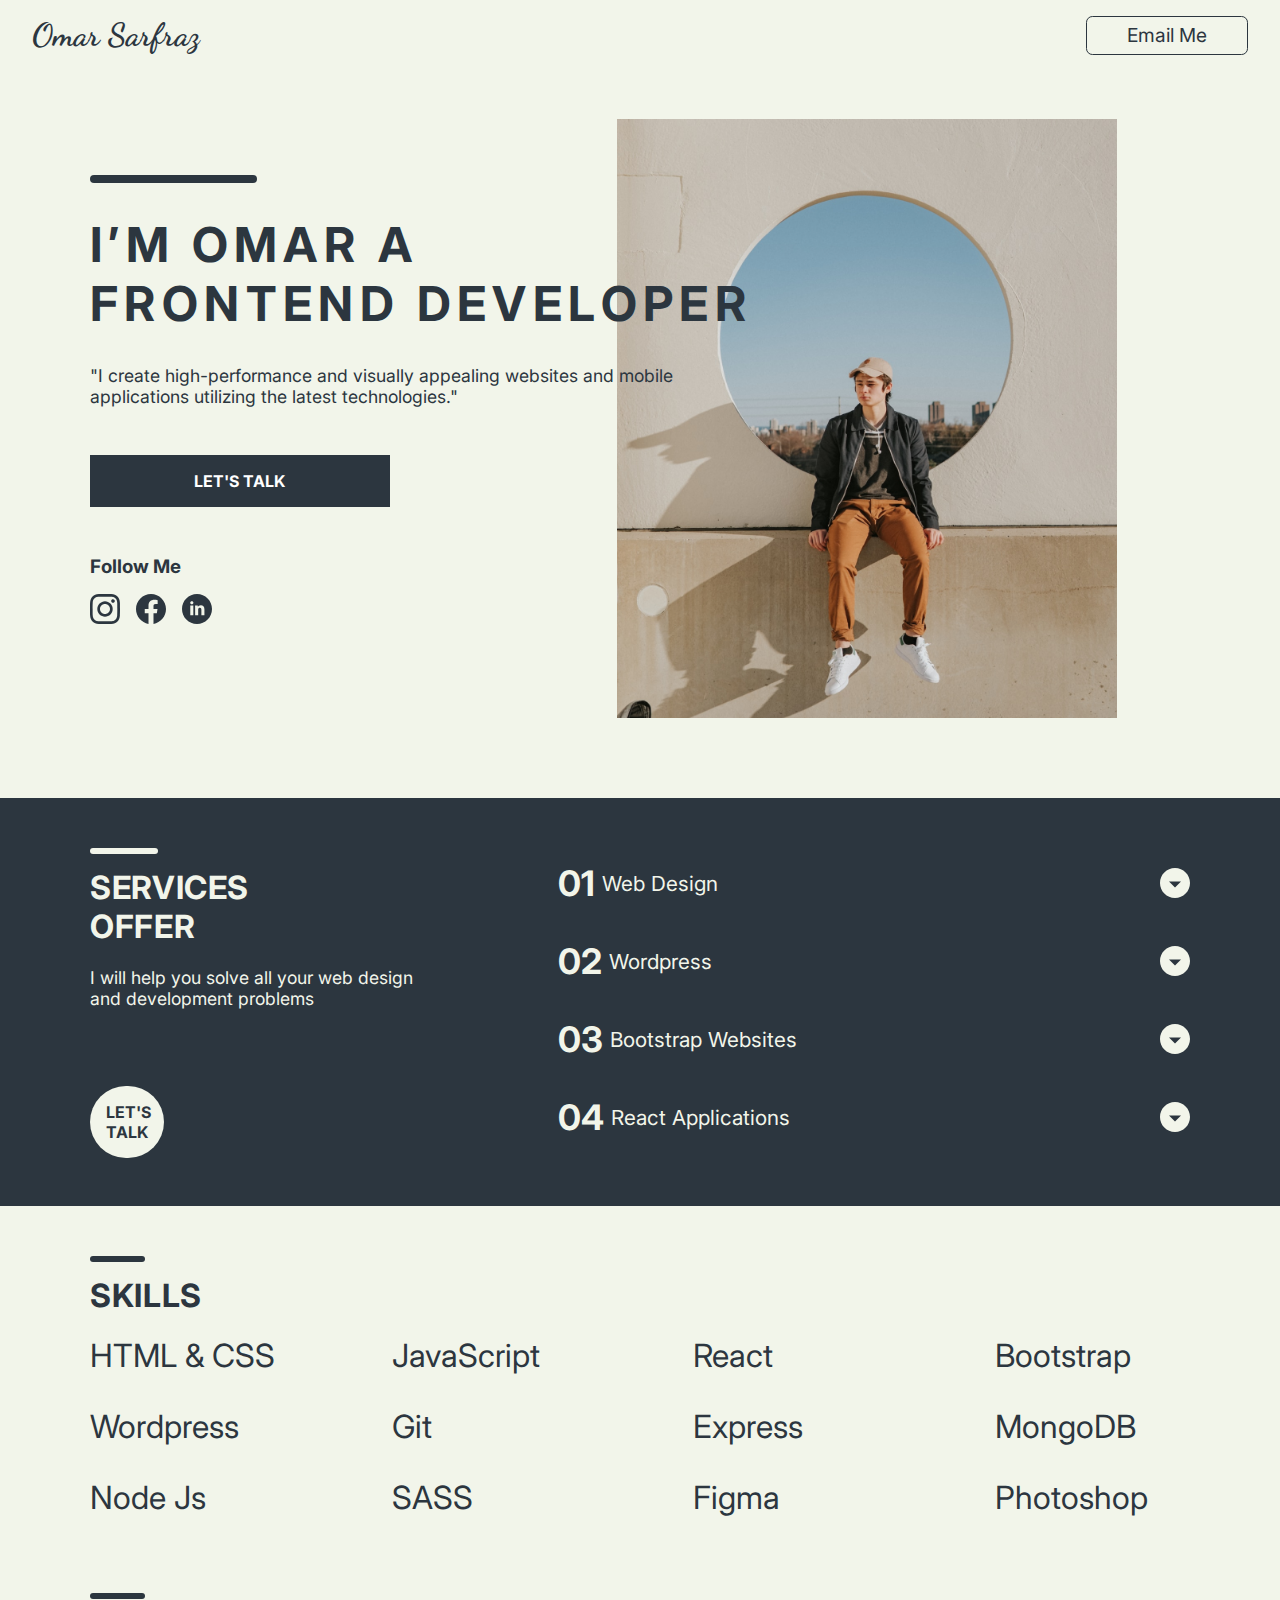
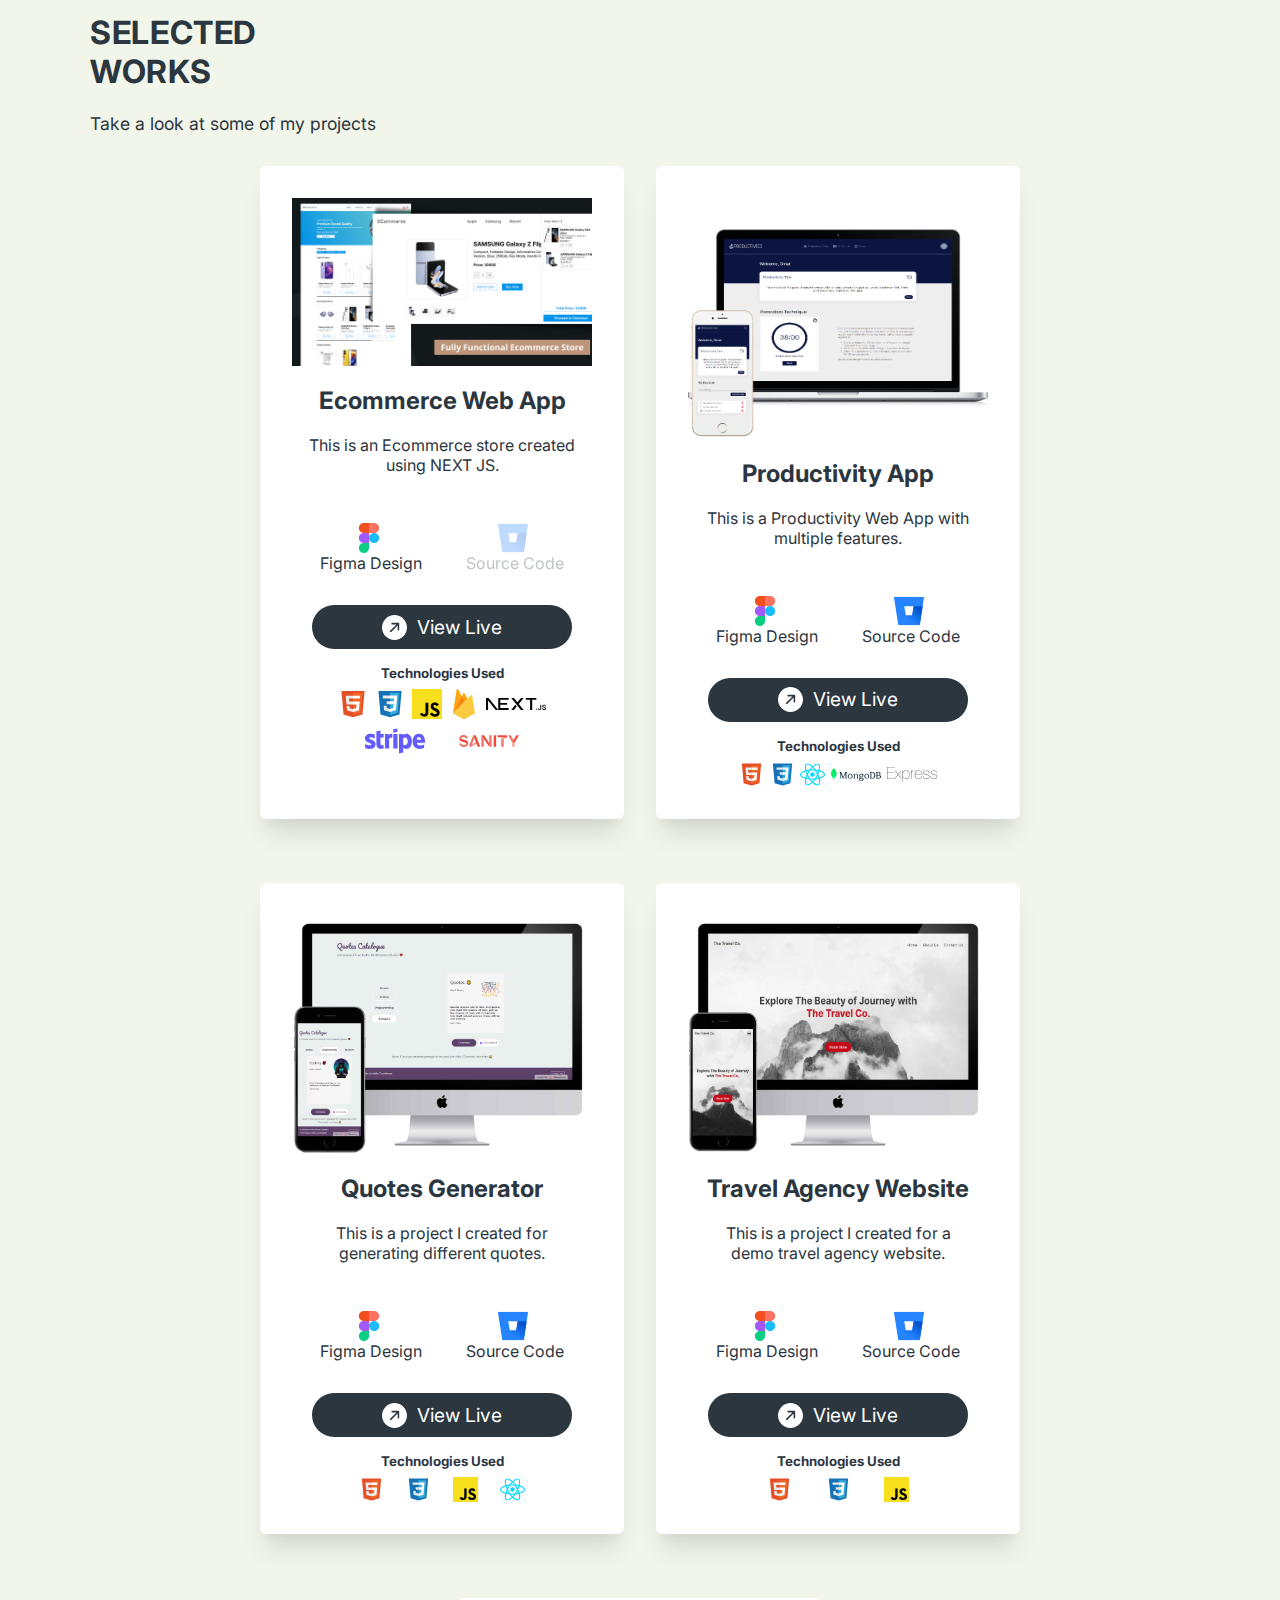
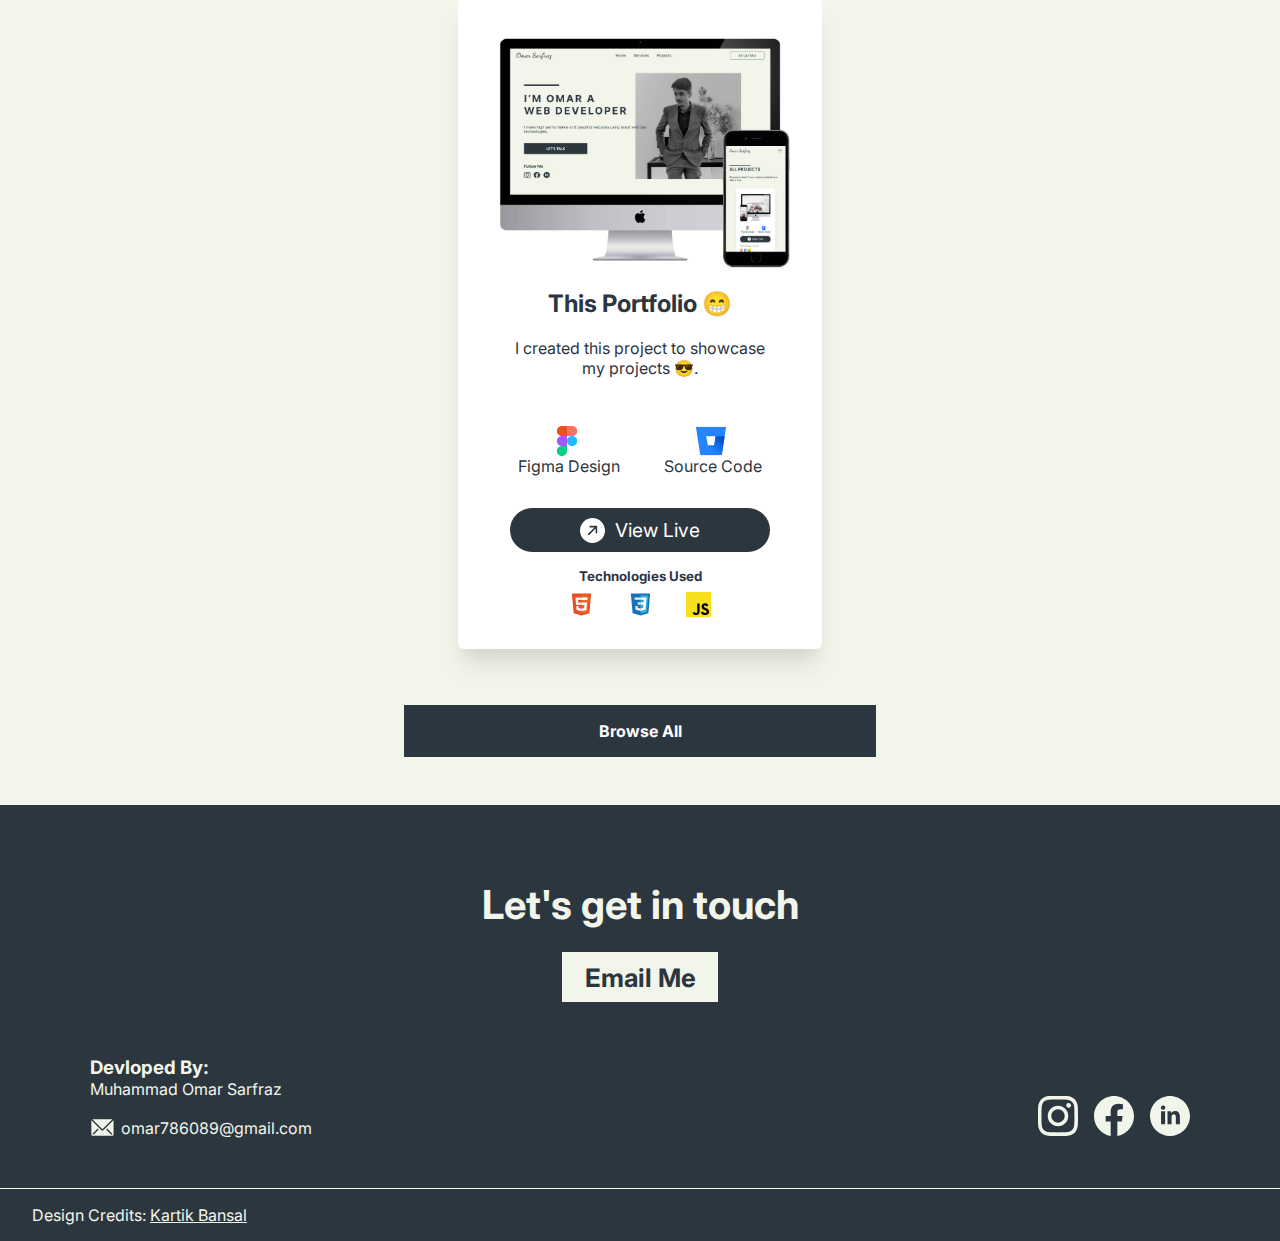
==== commit b302f25a: "Heading Update" ====
--- a/index.html
+++ b/index.html
@@ -45,11 +45,11 @@
           <div>
             <h1 class="hero-heading">
               I’M OMAR A <br />
-              WEB DEVELOPER
+              FRONTEND DEVELOPER
             </h1>
             <p class="hero-subheading">
-              I make high-performance and beautiful websites using latest web
-              dev technologies.
+              "I create high-performance and visually appealing websites and
+              mobile applications utilizing the latest technologies."
             </p>
           </div>
           <div class="hero-btn-social">
